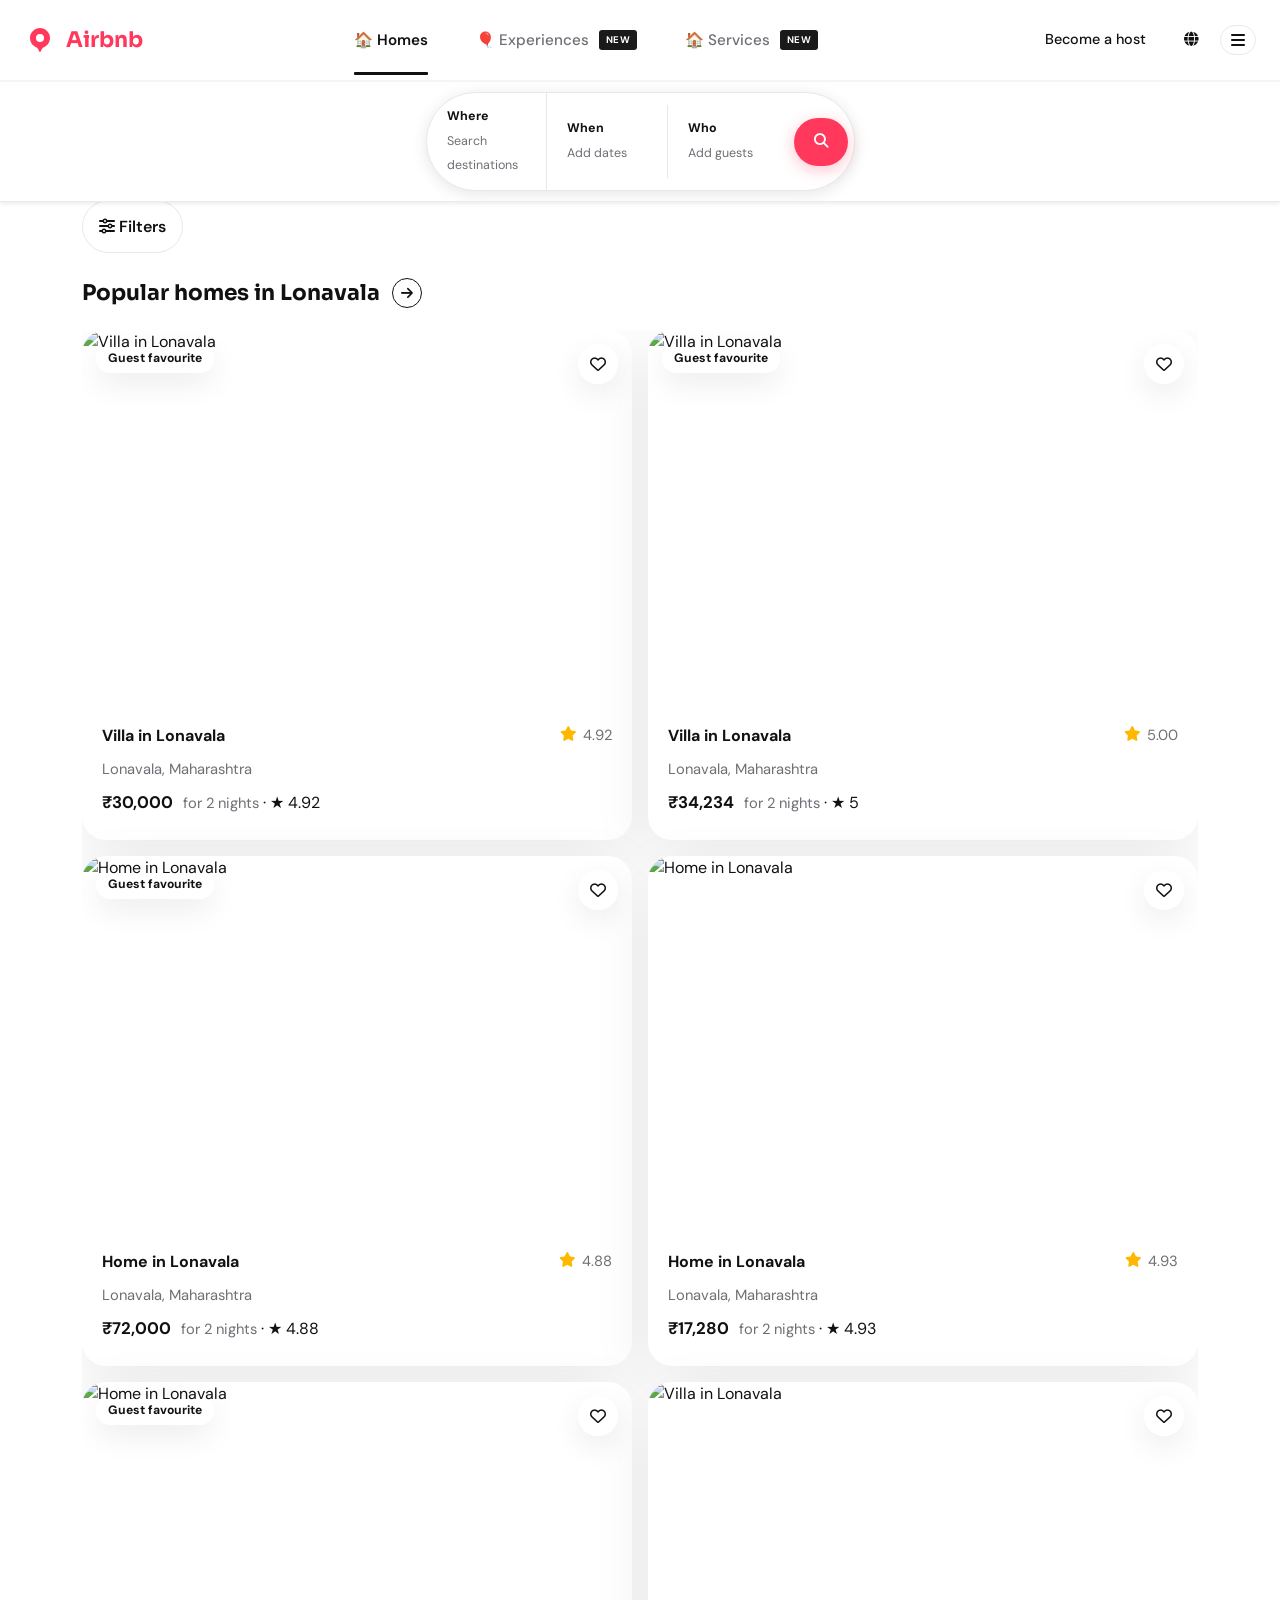
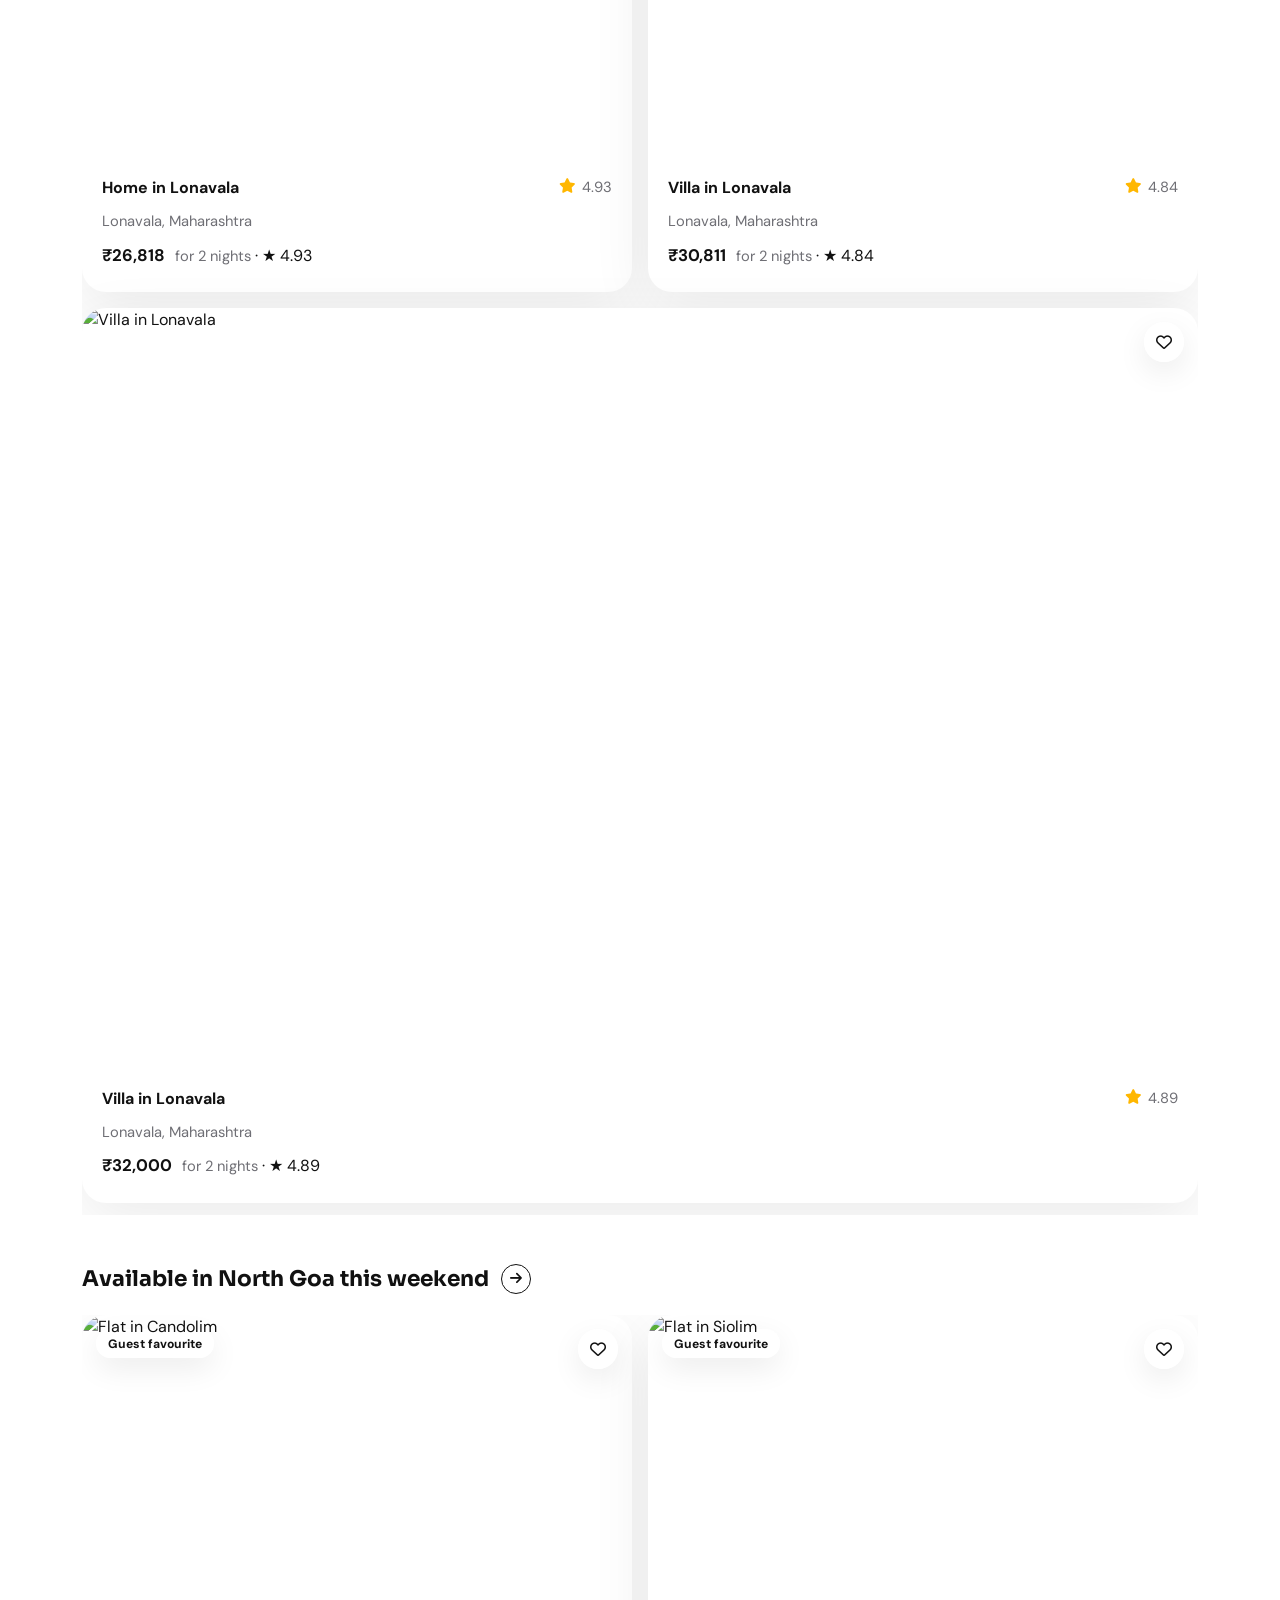
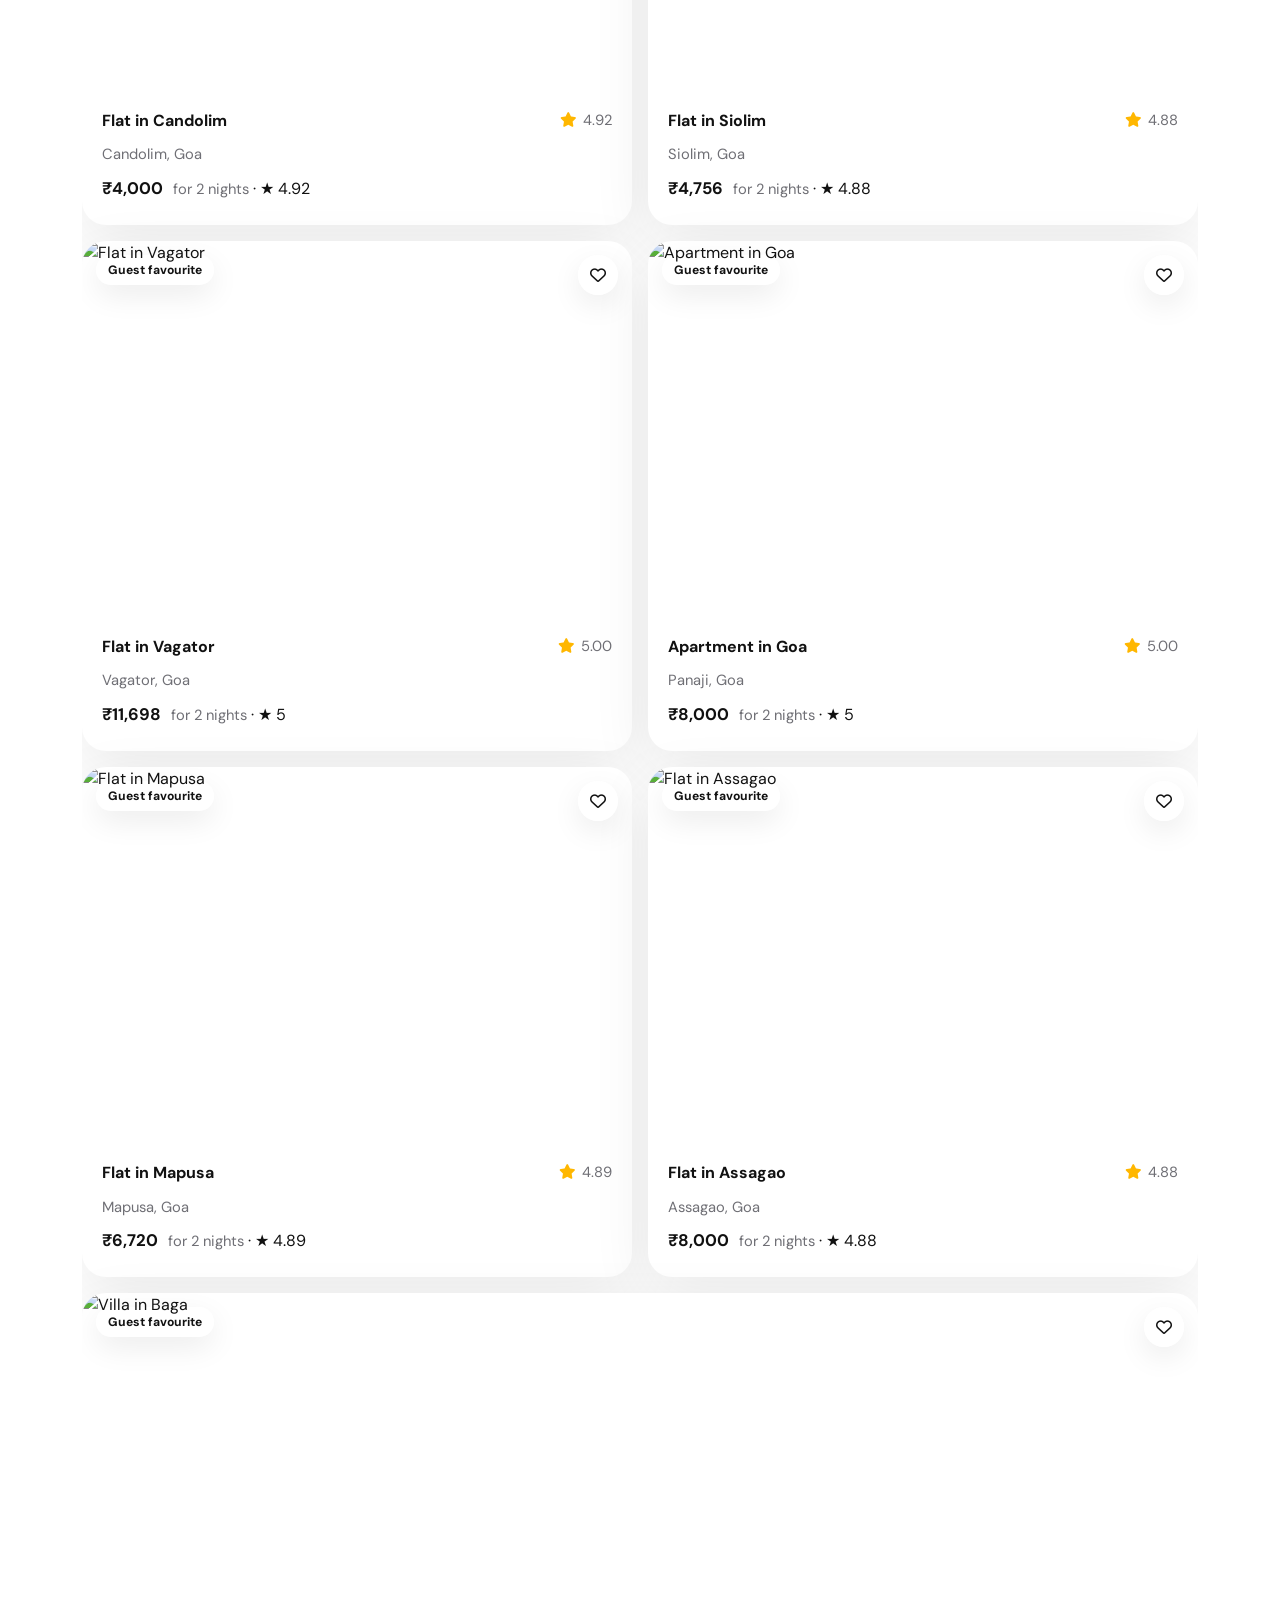
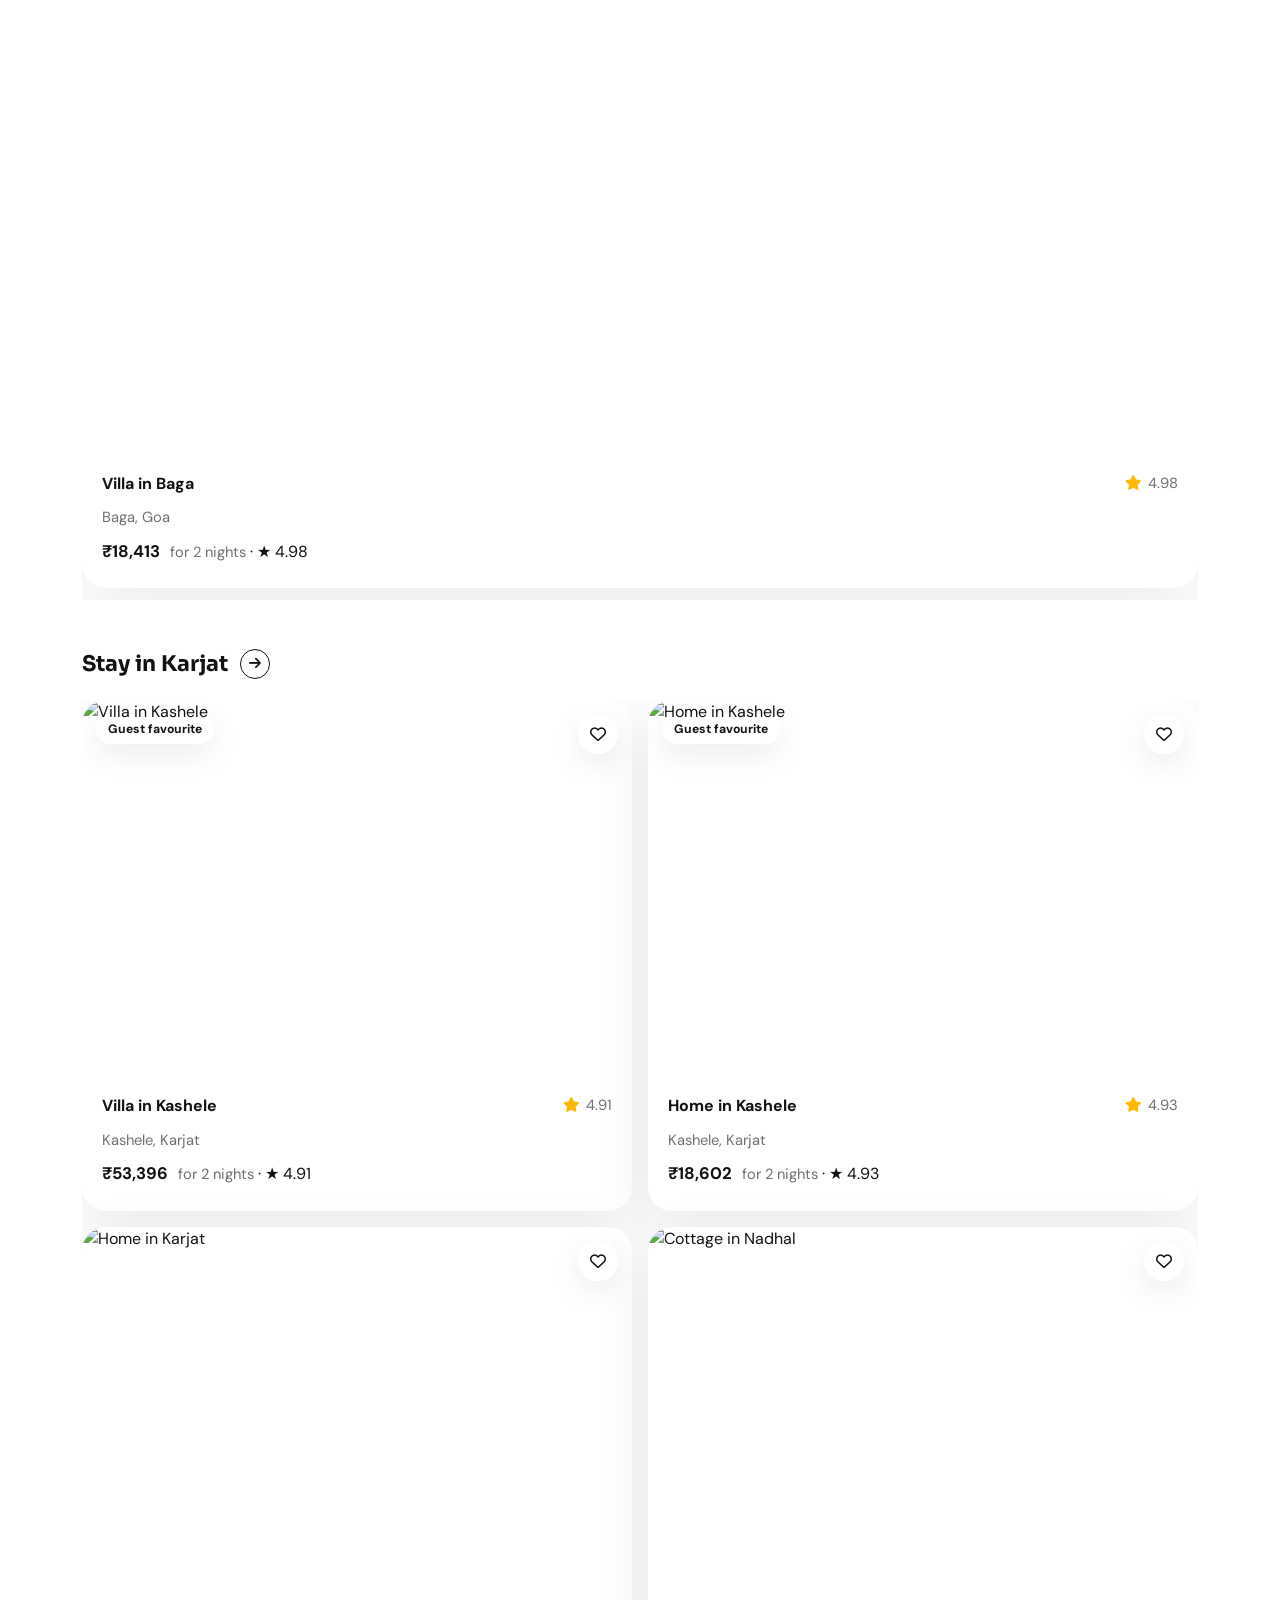
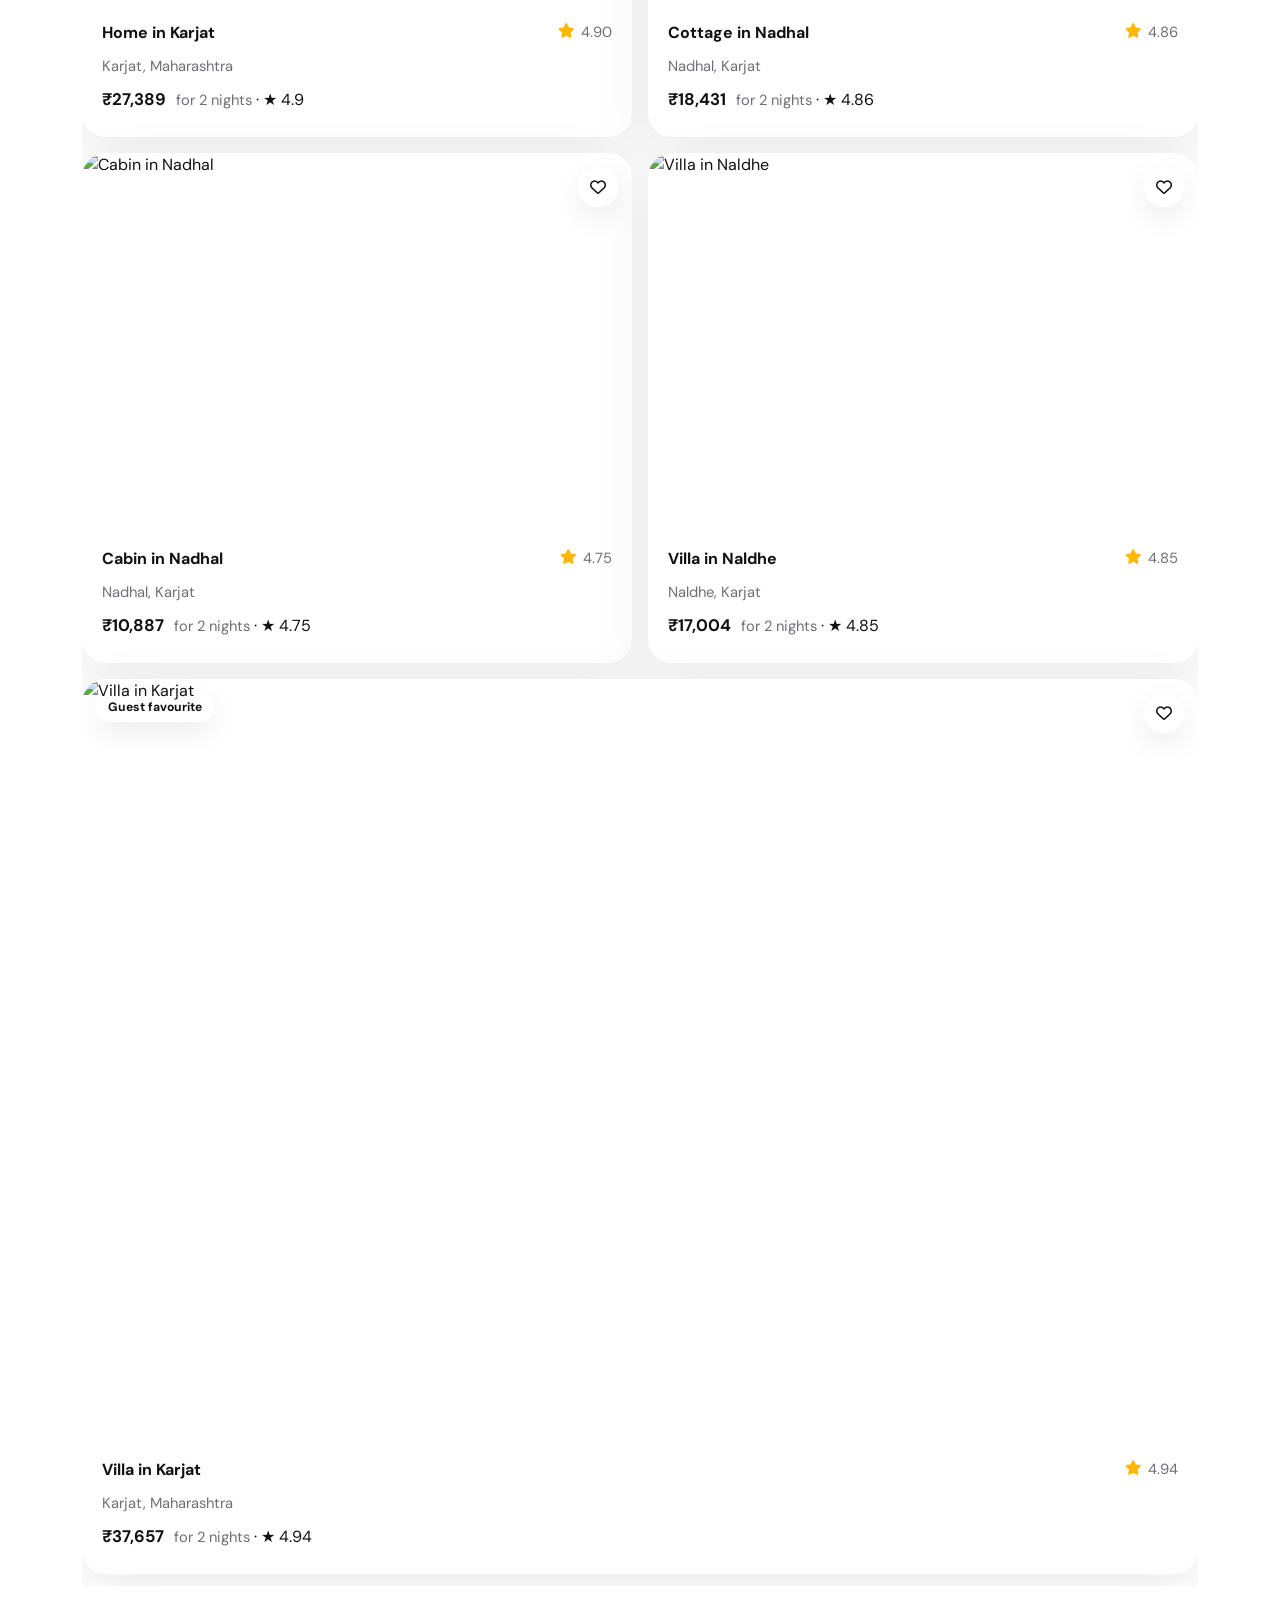
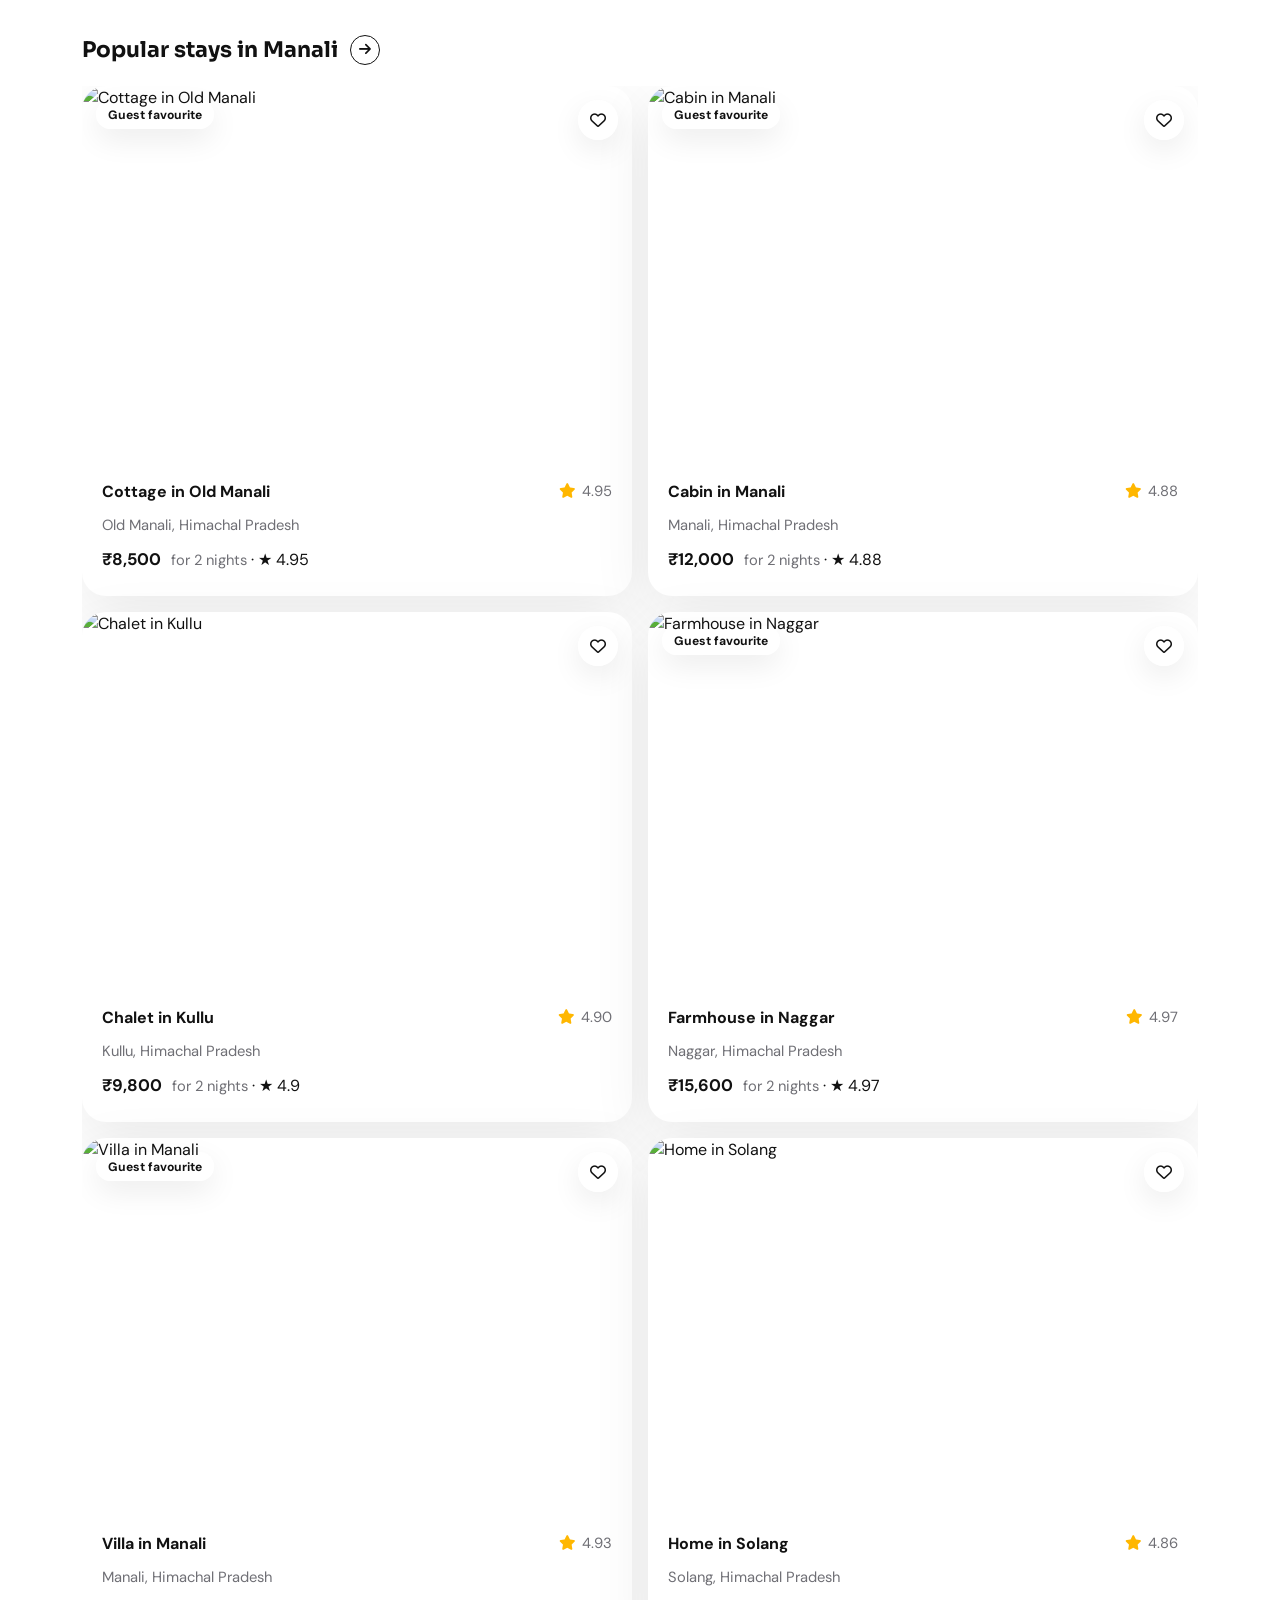
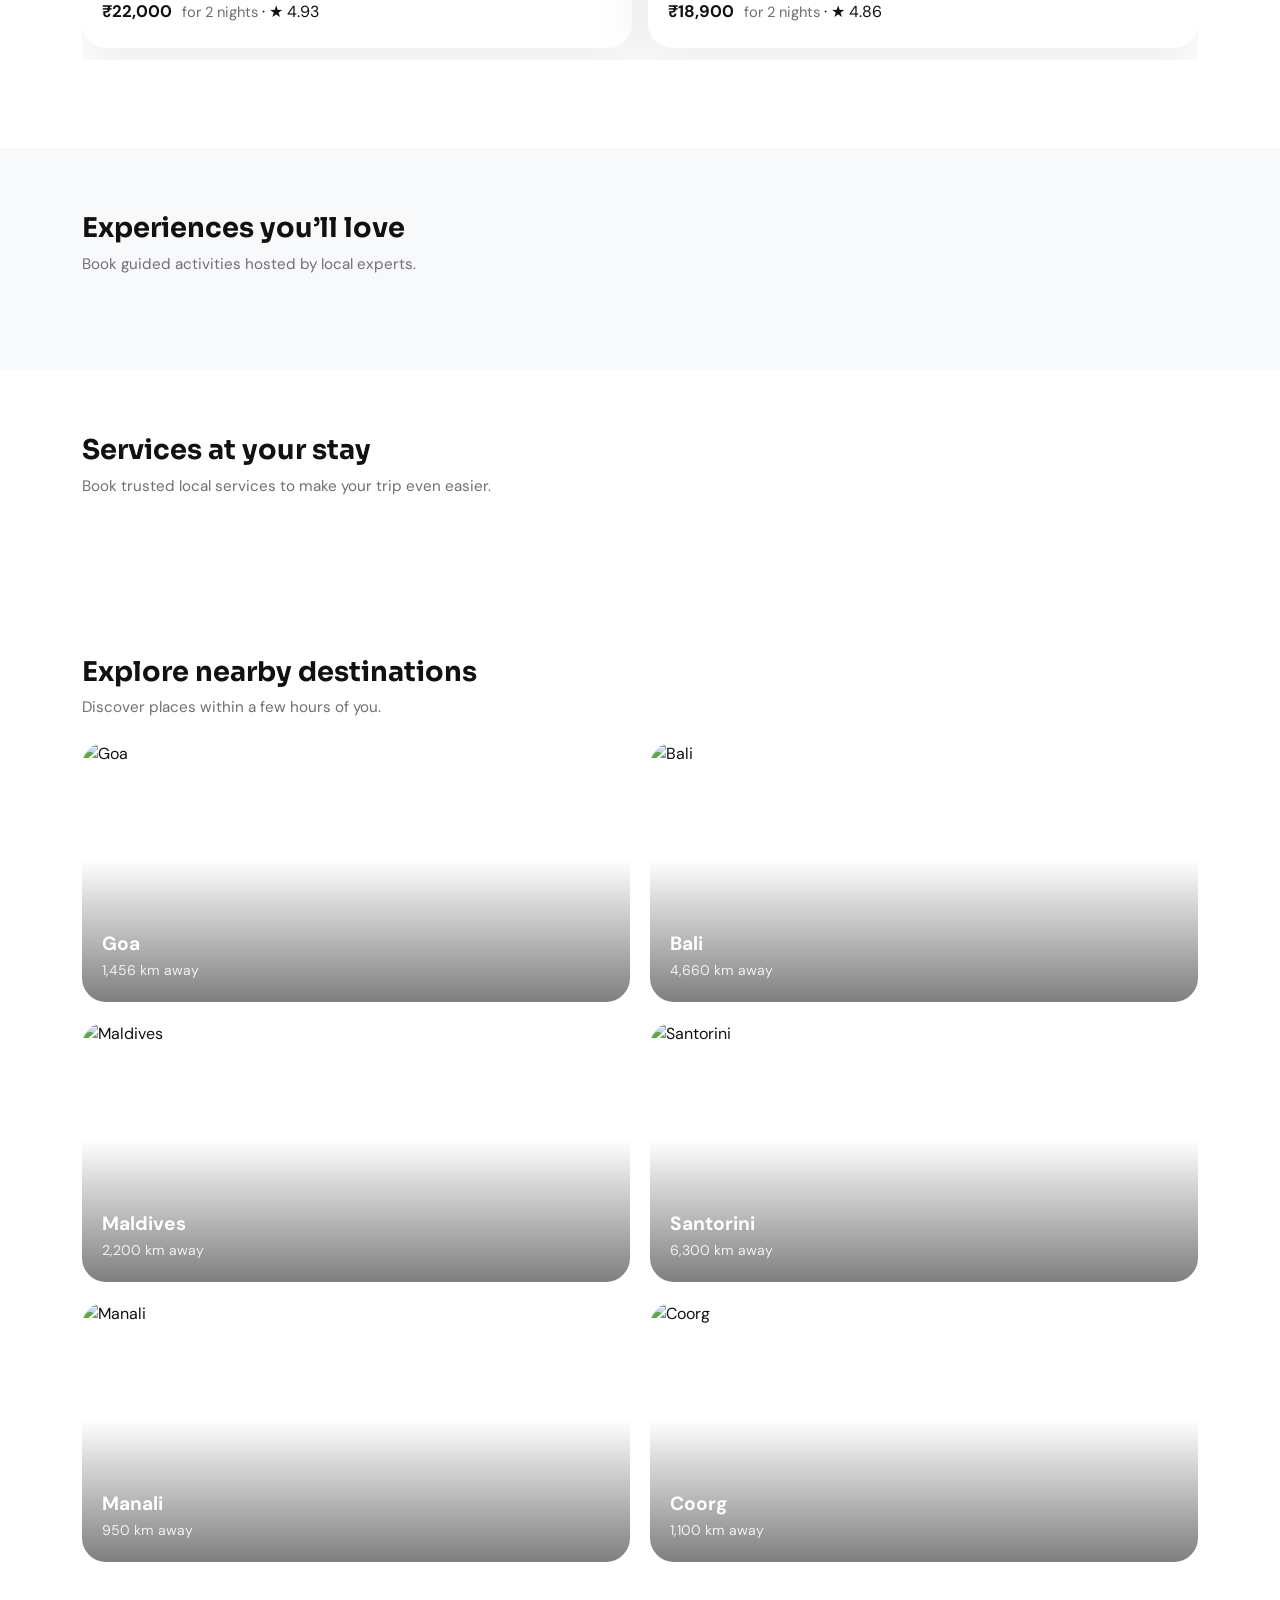
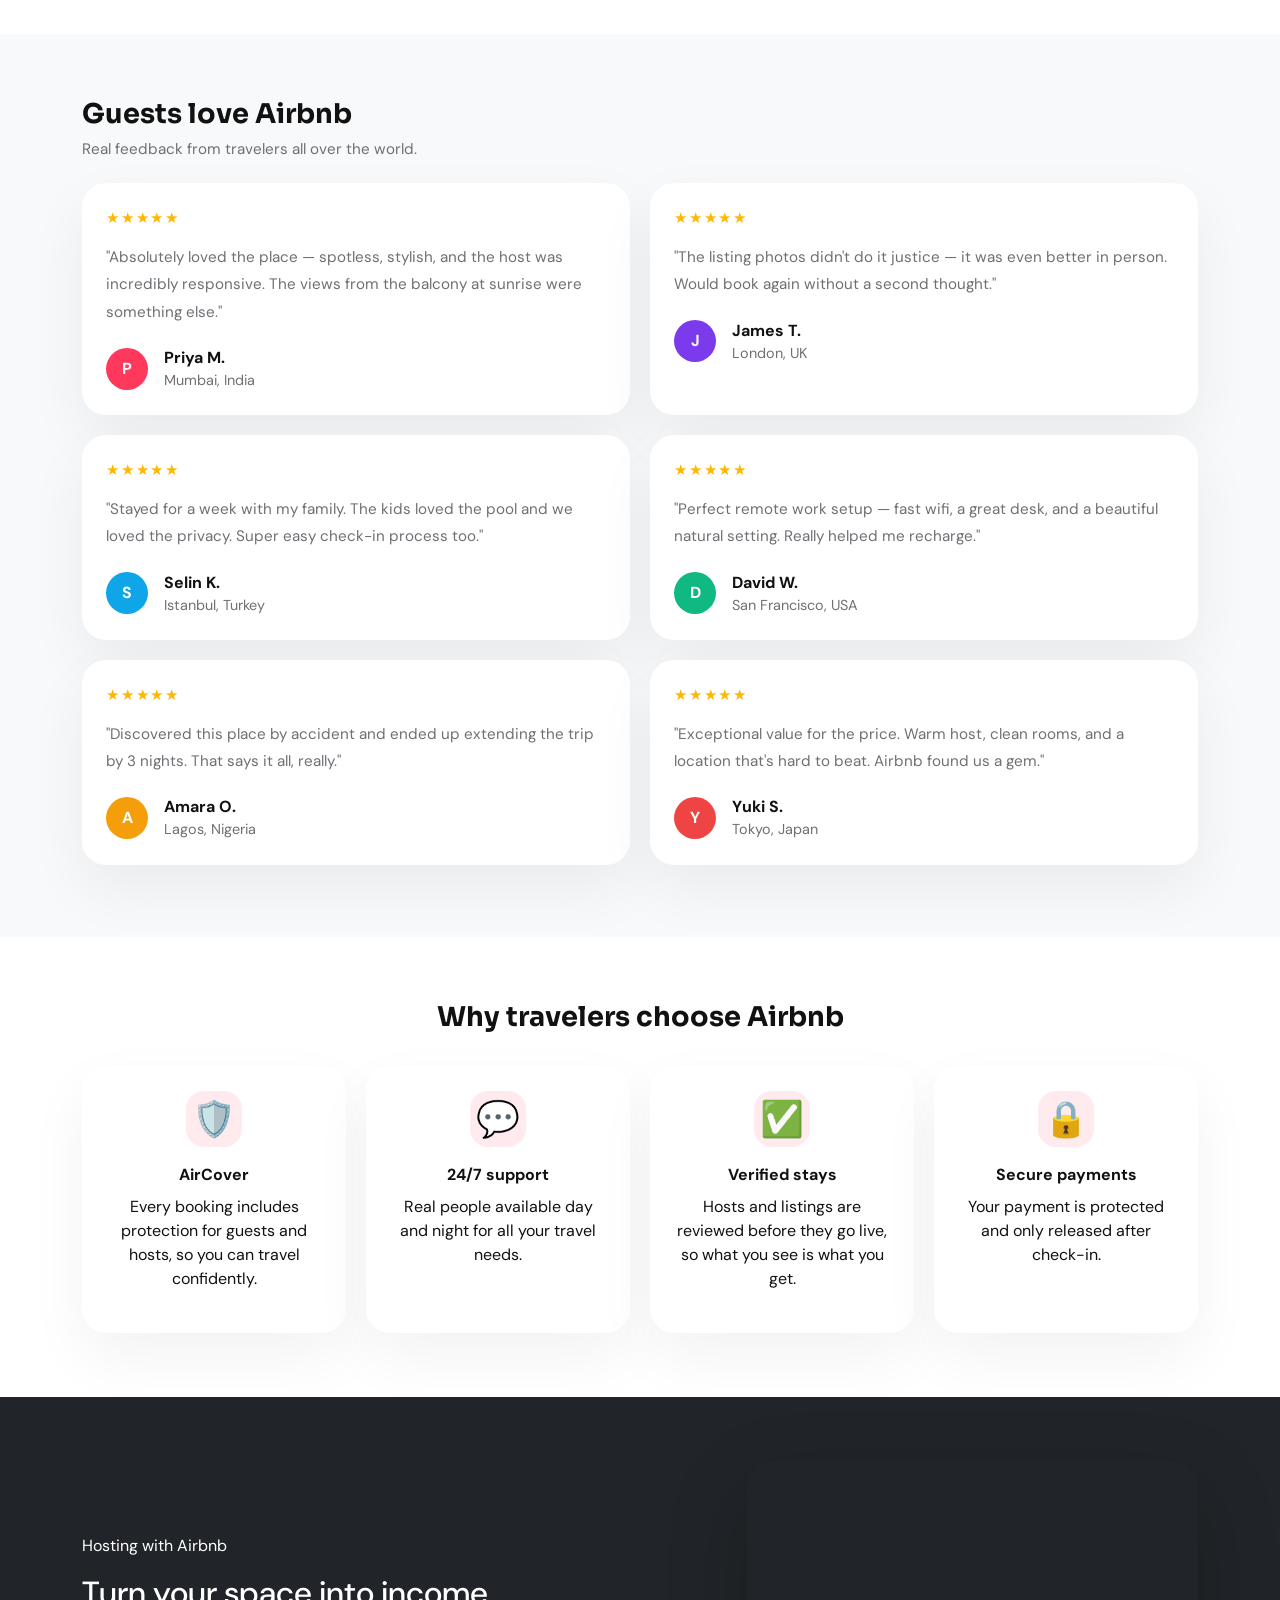
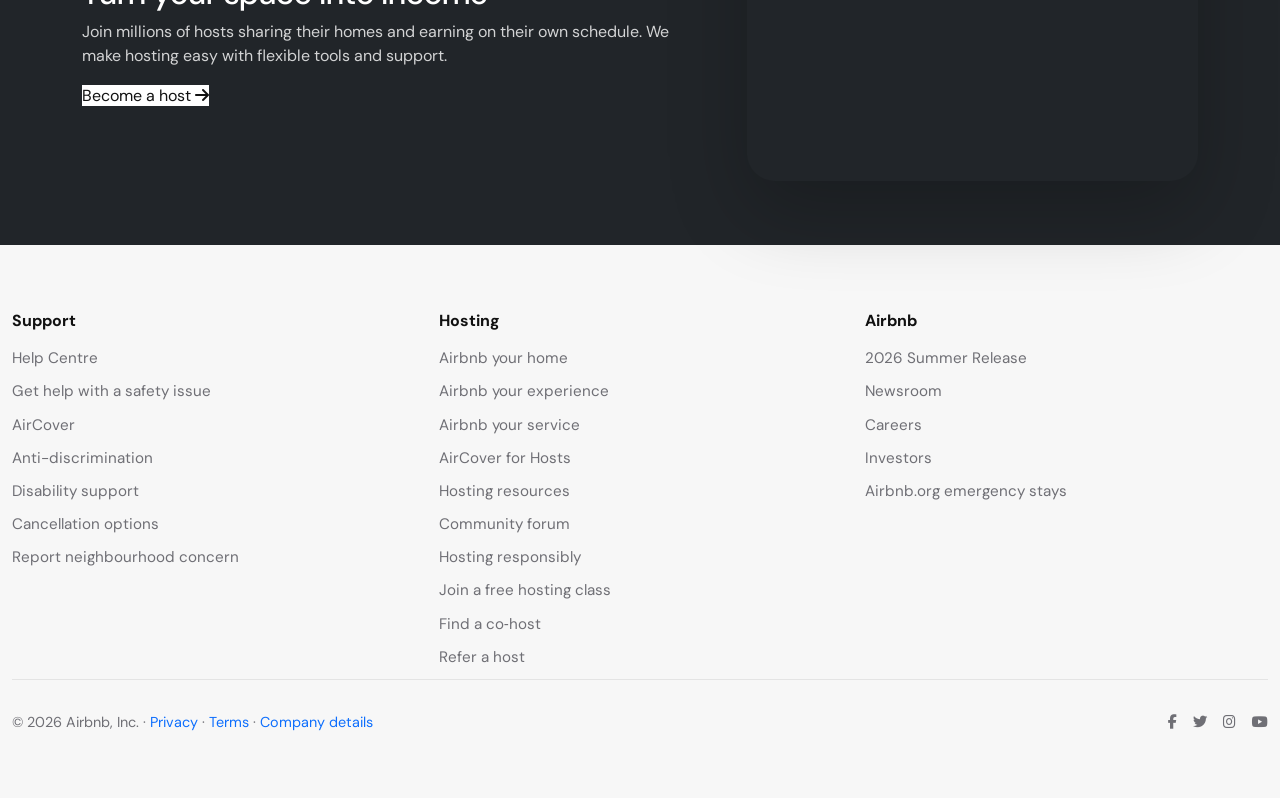
==== index.html @ 03b05dbf "Add files via upload" ====
<!DOCTYPE html>
<html lang="en">

<head>
  <meta charset="UTF-8">
  <meta name="viewport" content="width=device-width, initial-scale=1.0">
  <title>Airbnb | Holiday rentals, cabins, beach houses & more</title>
  <link href="https://cdn.jsdelivr.net/npm/bootstrap@5.3.0/dist/css/bootstrap.min.css" rel="stylesheet">
  <link href="https://fonts.googleapis.com/css2?family=Sora:wght@400;500;600;700&family=DM+Sans:ital,wght@0,300;0,400;0,500;1,400&display=swap" rel="stylesheet">
  <link href="https://cdnjs.cloudflare.com/ajax/libs/font-awesome/6.4.0/css/all.min.css" rel="stylesheet">
  <link rel="stylesheet" href="style.css">
</head>

<body>
  <nav class="main-nav shadow-sm">
    <!-- Top row: Logo, Tabs/Search, Profile -->
    <div class="nav-top">
      <div class="nav-inner">
        <a class="brand-logo" href="index.html">
          <svg viewBox="0 0 32 32" fill="none" xmlns="http://www.w3.org/2000/svg">
            <path
              d="M16 4C10.477 4 6 8.477 6 14c0 4.418 2.865 8.169 6.857 9.498C14.143 24.428 15.06 28 16 28s1.857-3.572 3.143-4.502C23.135 22.169 26 18.418 26 14c0-5.523-4.477-10-10-10z"
              fill="var(--primary)" />
            <circle cx="16" cy="14" r="4" fill="#fff" />
          </svg>
          <span>Airbnb</span>
        </a>
        <!-- Tabs in center (hidden on scroll) -->
        <div class="header-tabs">
          <a href="index.html" class="tab-btn active">🏠 Homes</a>
          <a href="experiences.html" class="tab-btn">🎈 Experiences <span class="tab-badge">NEW</span></a>
          <a href="services.html" class="tab-btn">🏠 Services <span class="tab-badge">NEW</span></a>
        </div>
        <!-- Compact search (shown on scroll) -->
        <div class="nav-compact-search" id="navCompactSearch">
          <span class="cs-seg">Anywhere</span>
          <div class="cs-divider"></div>
          <span class="cs-seg">Anytime</span>
          <div class="cs-divider"></div>
          <span class="cs-seg">Add guests</span>
          <button class="cs-icon" aria-label="Search"><i class="fas fa-search"></i></button>
        </div>
        <!-- Profile section on right -->
        <div class="nav-links">
          <button type="button">Become a host</button>
          <button type="button" aria-label="Choose a language and currency"><i class="fas fa-globe"></i></button>
          <div class="nav-profile" id="profileDropTrigger">
            <span class="hamburger-icon"><i class="fas fa-bars"></i></span>
            <div class="profile-dropdown" id="profileDropdown">
              <a class="pd-item" href="#"><i class="fas fa-question-circle" style="color:#888;width:18px;"></i> Help
                Centre</a>
              <div class="pd-divider"></div>
              <a class="pd-item" href="#">Refer a host</a>
              <a class="pd-item" href="#">Find a co-host</a>
              <div class="pd-divider"></div>
              <a class="pd-item pd-bold" href="#">Log in or sign up</a>
            </div>
          </div>
        </div>
      </div>
    </div>
    <!-- Search bar row (hidden on scroll) -->
    <div class="nav-search">
      <div class="nav-inner search-inner">
        <div class="search-pill" id="navSearchPill">
          <div class="search-seg"><strong>Where</strong><span>Search destinations</span></div>
          <div class="search-seg"><strong>When</strong><span>Add dates</span></div>
          <div class="search-seg"><strong>Who</strong><span>Add guests</span></div>
          <button class="search-action"><i class="fas fa-search"></i></button>
        </div>
      </div>
    </div>
  </nav>
  <section class="listings-section" id="listingsSection">
    <div class="container">
      <div class="filter-strip">
        <button class="filter-btn" id="filtersBtn">
          <i class="fas fa-sliders-h"></i> Filters
        </button>
      </div>
      <div id="listingGroupsContainer"></div>
    </div>
  </section>
  <section class="experience-section bg-light">
    <div class="container">
      <h2 class="section-title">Experiences you’ll love</h2>
      <p class="section-sub">Book guided activities hosted by local experts.</p>
      <div class="scroll-section-wrapper">
        <button class="h-scroll-btn scroll-left hidden-btn" data-target="expGrid"><i
            class="fas fa-chevron-left"></i></button>
        <div class="exp-grid" id="expGrid"></div>
        <button class="h-scroll-btn scroll-right" data-target="expGrid"><i class="fas fa-chevron-right"></i></button>
      </div>
    </div>
  </section>
  <section class="experience-section" id="servicesSection">
    <div class="container">
      <h2 class="section-title">Services at your stay</h2>
      <p class="section-sub">Book trusted local services to make your trip even easier.</p>
      <div class="scroll-section-wrapper">
        <button class="h-scroll-btn scroll-left hidden-btn" data-target="svcGrid"><i class="fas fa-chevron-left"></i></button>
        <div class="exp-grid" id="svcGrid"></div>
        <button class="h-scroll-btn scroll-right" data-target="svcGrid"><i class="fas fa-chevron-right"></i></button>
      </div>
    </div>
  </section>
  <section class="dest-section">
    <div class="container">
      <h2 class="section-title">Explore nearby destinations</h2>
      <p class="section-sub">Discover places within a few hours of you.</p>
      <div class="scroll-section-wrapper">
        <button class="h-scroll-btn scroll-left hidden-btn" data-target="destGrid"><i
            class="fas fa-chevron-left"></i></button>
        <div class="dest-grid" id="destGrid"></div>
        <button class="h-scroll-btn scroll-right" data-target="destGrid"><i class="fas fa-chevron-right"></i></button>
      </div>
    </div>
  </section>
  <section class="reviews-section bg-light">
    <div class="container">
      <h2 class="section-title">Guests love Airbnb</h2>
      <p class="section-sub">Real feedback from travelers all over the world.</p>
      <div class="scroll-section-wrapper">
        <button class="h-scroll-btn scroll-left hidden-btn" data-target="revGrid"><i
            class="fas fa-chevron-left"></i></button>
        <div class="rev-grid" id="revGrid"></div>
        <button class="h-scroll-btn scroll-right" data-target="revGrid"><i class="fas fa-chevron-right"></i></button>
      </div>
    </div>
  </section>
  <section class="trust-section">
    <div class="container">
      <h2 class="section-title text-center">Why travelers choose Airbnb</h2>
      <div class="trust-grid">
        <div class="trust-item">
          <div class="trust-icon">🛡️</div>
          <div class="trust-title">AirCover</div>
          <p class="trust-desc">Every booking includes protection for guests and hosts, so you can travel confidently.
          </p>
        </div>
        <div class="trust-item">
          <div class="trust-icon">💬</div>
          <div class="trust-title">24/7 support</div>
          <p class="trust-desc">Real people available day and night for all your travel needs.</p>
        </div>
        <div class="trust-item">
          <div class="trust-icon">✅</div>
          <div class="trust-title">Verified stays</div>
          <p class="trust-desc">Hosts and listings are reviewed before they go live, so what you see is what you get.
          </p>
        </div>
        <div class="trust-item">
          <div class="trust-icon">🔒</div>
          <div class="trust-title">Secure payments</div>
          <p class="trust-desc">Your payment is protected and only released after check-in.</p>
        </div>
      </div>
    </div>
  </section>
  <section class="host-banner bg-dark text-white">
    <div class="container">
      <div class="row align-items-center gy-4">
        <div class="col-lg-7">
          <p class="hero-eyebrow text-white">Hosting with Airbnb</p>
          <h2 class="hero-headline" style="color:#fff;">Turn your space into income</h2>
          <p class="hero-text" style="color:rgba(255,255,255,.8);max-width:620px;">Join millions of hosts sharing their
            homes and earning on their own schedule. We make hosting easy with flexible tools and support.</p>
          <a href="#" class="hero-cta" style="background:#fff;color:var(--text-main);">Become a host <i
              class="fas fa-arrow-right"></i></a>
        </div>
        <div class="col-lg-5">
          <div class="host-card"
            style="background:url('https://images.unsplash.com/photo-1522708323590-d24dbb6b0267?w=900&h=600&fit=crop') center/cover;min-height:320px;border-radius:28px;box-shadow:0 30px 80px rgba(0,0,0,.22);">
          </div>
        </div>
      </div>
    </div>
  </section>
  <footer class="footer">
    <div class="container footer-inner">
      <div class="footer-grid">
        <div>
          <div class="footer-col-title">Support</div>
          <a href="#" class="footer-link">Help Centre</a>
          <a href="#" class="footer-link">Get help with a safety issue</a>
          <a href="#" class="footer-link">AirCover</a>
          <a href="#" class="footer-link">Anti-discrimination</a>
          <a href="#" class="footer-link">Disability support</a>
          <a href="#" class="footer-link">Cancellation options</a>
          <a href="#" class="footer-link">Report neighbourhood concern</a>
        </div>
        <div>
          <div class="footer-col-title">Hosting</div>
          <a href="#" class="footer-link">Airbnb your home</a>
          <a href="#" class="footer-link">Airbnb your experience</a>
          <a href="#" class="footer-link">Airbnb your service</a>
          <a href="#" class="footer-link">AirCover for Hosts</a>
          <a href="#" class="footer-link">Hosting resources</a>
          <a href="#" class="footer-link">Community forum</a>
          <a href="#" class="footer-link">Hosting responsibly</a>
          <a href="#" class="footer-link">Join a free hosting class</a>
          <a href="#" class="footer-link">Find a co‑host</a>
          <a href="#" class="footer-link">Refer a host</a>
        </div>
        <div>
          <div class="footer-col-title">Airbnb</div>
          <a href="#" class="footer-link">2026 Summer Release</a>
          <a href="#" class="footer-link">Newsroom</a>
          <a href="#" class="footer-link">Careers</a>
          <a href="#" class="footer-link">Investors</a>
          <a href="#" class="footer-link">Airbnb.org emergency stays</a>
        </div>
      </div>
      <div class="footer-bottom">
        <div>© 2026 Airbnb, Inc. · <a href="#">Privacy</a> · <a href="#">Terms</a> · <a href="#">Company details</a>
        </div>
        <div class="footer-social">
          <a href="#"><i class="fab fa-facebook-f"></i></a>
          <a href="#"><i class="fab fa-twitter"></i></a>
          <a href="#"><i class="fab fa-instagram"></i></a>
          <a href="#"><i class="fab fa-youtube"></i></a>
        </div>
      </div>
    </div>
  </footer>
  <button class="scroll-up" id="scrollUp"><i class="fas fa-arrow-up"></i></button>
  <div class="toast-stack" id="toastStack"></div>
  <div class="modal-overlay" id="searchModal">
    <div class="modal-box">
      <div class="modal-header">
        <div class="modal-title">Find your perfect stay</div>
        <button class="modal-close" id="closeSearch"><i class="fas fa-times"></i></button>
      </div>
      <div class="modal-body">
        <div class="form-group"><label>Where</label><input type="text" placeholder="Anywhere" id="modalWhere"></div>
        <div class="row g-3">
          <div class="col-md-6 form-group"><label>Check in</label><input type="date" id="modalCheckin"></div>
          <div class="col-md-6 form-group"><label>Check out</label><input type="date" id="modalCheckout"></div>
        </div>
        <div class="row g-3">
          <div class="col-md-6 form-group"><label>Adults</label>
            <select id="modalAdults">
              <option>1</option>
              <option>2</option>
              <option>3</option>
              <option>4</option>
              <option>5+</option>
            </select></div>
          <div class="col-md-6 form-group"><label>Children</label>
            <select id="modalChildren">
              <option>0</option>
              <option>1</option>
              <option>2</option>
              <option>3</option>
              <option>4+</option>
            </select></div>
        </div>
        <button class="modal-submit" id="doSearchModal">Search</button>
      </div>
    </div>
  </div>
  <div class="modal-overlay" id="filterModal">
    <div class="modal-box">
      <div class="modal-header">
        <div class="modal-title">Filters</div>
        <button class="modal-close" id="closeFilter"><i class="fas fa-times"></i></button>
      </div>
      <div class="modal-body">
        <div class="form-group"><label>Price range (per night)</label>
          <div class="d-flex gap-2 flex-wrap"><input type="number" placeholder="Min ₹" id="minPrice"
              style="flex:1;"><input type="number" placeholder="Max ₹" id="maxPrice" style="flex:1;"></div>
        </div>
        <div class="form-group"><label>Minimum rating</label>
          <select id="minRating">
            <option value="">Any</option>
            <option value="4.5">4.5+</option>
            <option value="4.7">4.7+</option>
            <option value="4.9">4.9+</option>
          </select>
        </div>
        <button class="modal-submit" id="applyFilter">Apply filters</button>
        <button class="btn btn-outline-secondary w-100 mt-3" id="clearFilter">Clear all</button>
      </div>
    </div>
  </div>

  <script src="https://code.jquery.com/jquery-3.7.0.min.js"></script>
  <script src="https://cdn.jsdelivr.net/npm/bootstrap@5.3.0/dist/js/bootstrap.bundle.min.js"></script>
  <script src="app.js"></script>
</body>

</html>
---- style.css ----
:root {
      --primary: #ff385c;
      --primary-dark: #e41d4a;
      --text-main: #111;
      --text-muted: #6f6f75;
      --border: #e8e8e8;
      --card-shadow: 0 14px 40px rgba(17, 17, 17, .08);
    }

    * {
      box-sizing: border-box;
    }

    html {
      scroll-behavior: smooth;
    }

    body {
      font-family: 'DM Sans', sans-serif;
      color: var(--text-main);
      background: #fff;
      padding-top: 0;
    }

    .listings-section {
      padding: 2.5rem 0;
      padding-top: 200px;
    }

    a {
      text-decoration: none;
    }

    img {
      max-width: 100%;
      display: block;
    }

    button,
    input,
    select {
      font: inherit;
    }

    /* ── NAVBAR ── */
    .main-nav {
      position: fixed;
      top: 0;
      left: 0;
      right: 0;
      z-index: 1000;
      background: #fff;
      border-bottom: 1px solid rgba(0, 0, 0, .08);
      transition: all .35s ease;
    }

    .nav-top {
      min-height: 80px;
      display: flex;
      align-items: center;
      justify-content: space-between;
      gap: 24px;
      padding: 0 24px;
      background: #fff;
      border-bottom: 1px solid rgba(0, 0, 0, .04);
      transition: opacity .35s ease, max-height .35s ease, padding .35s ease;
      opacity: 1;
      max-height: 100px;
      overflow: hidden;
    }

    .main-nav.scrolled .nav-top {
      opacity: 0;
      max-height: 0;
      padding: 0 24px;
      pointer-events: none;
      border-bottom: none;
    }

    .nav-top .nav-inner {
      display: flex;
      align-items: center;
      justify-content: space-between;
      width: 100%;
      gap: 24px;
      min-height: 80px;
      padding: 0;
      margin: 0;
      max-width: none;
    }

    .nav-search {
      min-height: 100px;
      display: flex;
      align-items: center;
      justify-content: center;
      padding: 16px 24px;
      border-top: 1px solid rgba(0, 0, 0, .04);
      opacity: 1;
      max-height: 120px;
      overflow: hidden;
      transition: opacity .35s ease, max-height .35s ease, padding .35s ease;
      background: #fff;
    }

    .nav-search.search-inner {
      display: flex;
      align-items: center;
      justify-content: center;
      width: 100%;
      max-width: 1400px;
      margin: 0 auto;
      padding: 16px 24px;
    }

    .main-nav.scrolled .nav-search {
      opacity: 0;
      max-height: 0;
      padding: 0 24px;
      pointer-events: none;
      border-top: none;
    }

    /* Compact search pill - shown on scroll */
    .nav-compact-search {
      flex: 1;
      max-width: 500px;
      background: #fff;
      border: 1px solid #e0e0e0;
      border-radius: 999px;
      display: none;
      align-items: center;
      box-shadow: 0 2px 10px rgba(0, 0, 0, .12);
      cursor: pointer;
      padding: 8px 8px 8px 18px;
      gap: 0;
      transition: box-shadow .2s, opacity .35s ease, max-width .35s ease;
      opacity: 0;
      max-width: 0;
    }

    .nav-compact-search:hover {
      box-shadow: 0 4px 18px rgba(0, 0, 0, .16);
    }

    .main-nav.scrolled .nav-compact-search {
      display: flex;
      opacity: 1;
      max-width: 500px;
    }

    .nav-compact-search .cs-seg {
      flex: 1;
      font-size: .85rem;
      color: var(--text-main);
      font-weight: 600;
      white-space: nowrap;
      padding: 0 10px;
    }

    .nav-compact-search .cs-divider {
      width: 1px;
      height: 20px;
      background: #e0e0e0;
      flex-shrink: 0;
    }

    .nav-compact-search .cs-icon {
      width: 34px;
      height: 34px;
      border-radius: 50%;
      background: var(--primary);
      color: #fff;
      border: none;
      display: flex;
      align-items: center;
      justify-content: center;
      flex-shrink: 0;
      margin-left: 8px;
      cursor: pointer;
      font-size: .85rem;
    }

    .brand-logo {
      display: flex;
      align-items: center;
      gap: 10px;
      font-family: 'Sora', sans-serif;
      font-weight: 700;
      font-size: 1.35rem;
      color: var(--primary);
      flex-shrink: 0;
      text-decoration: none;
    }

    .brand-logo svg {
      width: 32px;
      height: 32px;
    }

    /* Tabs */
    .header-tabs {
      display: flex;
      justify-content: center;
      align-items: center;
      gap: 3rem;
      margin: 0;
      padding: 0;
      flex: 1;
    }

    .tab-btn {
      border: none;
      background: transparent;
      color: var(--text-muted);
      padding: 8px 0;
      cursor: pointer;
      transition: color .2s;
      font-weight: 500;
      font-size: .95rem;
      position: relative;
      display: flex;
      align-items: center;
      gap: 8px;
      white-space: nowrap;
      text-decoration: none;
    }

    .tab-btn i {
      font-size: 1.2rem;
    }

    .tab-btn:hover {
      color: var(--text-main);
    }

    .tab-btn.active {
      color: var(--text-main);
      font-weight: 600;
    }

    .tab-btn.active::after {
      content: '';
      position: absolute;
      bottom: -16px;
      left: 0;
      right: 0;
      height: 3px;
      background: var(--text-main);
      border-radius: 1px;
    }

    .tab-badge {
      background: #1a1a1a;
      color: #fff;
      font-size: .60rem;
      font-weight: 700;
      padding: .2rem .45rem;
      border-radius: 3px;
      text-transform: uppercase;
      letter-spacing: .3px;
      margin-left: 2px;
    }

    .nav-links {
      display: flex;
      align-items: center;
      gap: 6px;
      flex-shrink: 0;
    }

    .nav-links button {
      border: none;
      background: transparent;
      color: var(--text-main);
      padding: .7rem 1rem;
      border-radius: 999px;
      cursor: pointer;
      transition: background .2s;
      font-size: .9rem;
      font-weight: 500;
      white-space: nowrap;
    }

    .nav-links button:hover {
      background: #f5f5f5;
    }

    .nav-profile {
      display: flex;
      align-items: center;
      gap: 10px;
      border: 1px solid #e8e8e8;
      border-radius: 999px;
      padding: 6px 10px;
      cursor: pointer;
      transition: box-shadow .2s, border-color .2s;
      position: relative;
    }

    .nav-profile:hover {
      box-shadow: 0 2px 8px rgba(0, 0, 0, .1);
      border-color: #d0d0d0;
    }

    .hamburger-icon {
      display: flex;
      align-items: center;
      justify-content: center;
      font-size: 1rem;
      color: var(--text-main);
    }

    .profile-dropdown {
      position: absolute;
      top: 100%;
      right: 0;
      background: #fff;
      border: 1px solid #e8e8e8;
      border-radius: 12px;
      box-shadow: 0 8px 24px rgba(0, 0, 0, .12);
      min-width: 240px;
      margin-top: 12px;
      display: none;
      flex-direction: column;
      z-index: 1001;
      overflow: hidden;
    }

    .nav-profile.active .profile-dropdown {
      display: flex;
    }

    .pd-item {
      padding: 12px 16px;
      color: var(--text-main);
      text-decoration: none;
      font-size: .9rem;
      transition: background .2s;
      display: flex;
      align-items: center;
      gap: 10px;
    }

    .pd-item:hover {
      background: #f5f5f5;
    }

    .pd-item.pd-bold {
      font-weight: 600;
    }

    .pd-divider {
      height: 1px;
      background: #e8e8e8;
      margin: 4px 0;
    }

    /* Full search bar */
    .search-pill {
      background: #fff;
      border-radius: 999px;
      border: 1px solid #e8e8e8;
      display: flex;
      align-items: center;
      gap: 0;
      box-shadow: 0 3px 16px rgba(0, 0, 0, .1);
      padding: 0;
      overflow: visible;
      max-width: 1200px;
      width: 100%;
    }

    .search-seg {
      flex: 1;
      min-width: 0;
      padding: 14px 20px;
      border: none;
      background: transparent;
      border-right: 1px solid #e8e8e8;
      cursor: pointer;
      transition: background .2s;
      border-radius: 0;
      text-align: left;
    }

    .search-seg:hover {
      background: #f5f5f5;
    }

    .search-seg:last-of-type {
      border-right: none;
    }

    .search-seg strong {
      display: block;
      font-size: .78rem;
      font-weight: 700;
      color: var(--text-main);
      margin-bottom: .2rem;
    }

    .search-seg span {
      font-size: .78rem;
      color: var(--text-muted);
    }

    .search-action {
      min-width: auto;
      width: auto;
      height: 48px;
      border-radius: 999px;
      background: var(--primary);
      border: none;
      color: #fff;
      font-weight: 700;
      display: flex;
      align-items: center;
      justify-content: center;
      gap: 8px;
      padding: 0 20px;
      box-shadow: 0 4px 16px rgba(255, 56, 92, .3);
      margin: 6px;
      cursor: pointer;
      font-size: .9rem;
      transition: background .2s, transform .15s;
    }

    .search-action:hover {
      background: var(--primary-dark);
      transform: scale(1.03);
    }

    /* ── HORIZONTAL SCROLL WRAPPERS ── */
    .scroll-section-wrapper {
      position: relative;
    }

    .h-scroll-btn {
      position: absolute;
      top: 50%;
      transform: translateY(-50%);
      width: 38px;
      height: 38px;
      border-radius: 50%;
      background: #fff;
      border: 1px solid #e0e0e0;
      color: var(--text-main);
      display: flex;
      align-items: center;
      justify-content: center;
      cursor: pointer;
      z-index: 10;
      box-shadow: 0 2px 10px rgba(0, 0, 0, .15);
      transition: box-shadow .2s, transform .15s;
      font-size: .85rem;
    }

    .h-scroll-btn:hover {
      box-shadow: 0 4px 18px rgba(0, 0, 0, .2);
      transform: translateY(-50%) scale(1.06);
    }

    .h-scroll-btn.scroll-left {
      left: -18px;
    }

    .h-scroll-btn.scroll-right {
      right: -18px;
    }

    .h-scroll-btn.hidden-btn {
      opacity: 0;
      pointer-events: none;
    }

    .listings-row {
      display: flex;
      gap: 1.5rem;
      overflow-x: auto;
      overflow-y: hidden;
      padding-bottom: 0.75rem;
      scroll-snap-type: x mandatory;
      -webkit-overflow-scrolling: touch;
      flex-wrap: nowrap;
      width: 100%;
      scrollbar-width: none;
      scroll-behavior: smooth;
    }

    .listings-row::-webkit-scrollbar {
      display: none;
    }

    .hero-section {
      display: none;
    }

    .hero-media {
      display: none;
    }

    .hero-card {
      display: none;
    }

    .hero-copy {
      display: none;
    }

    .hero-actions {
      display: none;
    }

    .section-title {
      font-family: 'Sora', sans-serif;
      font-size: 1.7rem;
      font-weight: 700;
      margin-bottom: .5rem;
      color: var(--text-main);
    }

    .section-sub {
      color: var(--text-muted);
      margin-bottom: 1.4rem;
      font-size: .95rem;
    }

    .filter-strip {
      display: flex;
      flex-wrap: wrap;
      gap: .75rem;
      align-items: center;
      justify-content: space-between;
      margin-bottom: 1.5rem;
    }

    .filter-btn {
      border: 1px solid #e8e8e8;
      border-radius: 999px;
      padding: .85rem 1rem;
      background: #fff;
      color: var(--text-main);
      font-weight: 600;
      cursor: pointer;
      transition: background .2s, border-color .2s;
    }

    .filter-btn:hover {
      background: #f8f8fb;
      border-color: rgba(0, 0, 0, .12);
    }

    .filter-toggle {
      display: flex;
      align-items: center;
      gap: .75rem;
      font-size: .9rem;
      color: var(--text-muted);
    }

    .toggle-switch {
      position: relative;
      width: 44px;
      height: 24px;
    }

    .toggle-switch input {
      opacity: 0;
      width: 0;
      height: 0;
    }

    .toggle-track {
      position: absolute;
      inset: 0;
      background: #e8e8e8;
      border-radius: 999px;
      transition: background .2s;
    }

    .toggle-thumb {
      position: absolute;
      top: 3px;
      left: 3px;
      width: 18px;
      height: 18px;
      background: #fff;
      border-radius: 50%;
      transition: left .2s;
      box-shadow: 0 2px 8px rgba(0, 0, 0, .12);
    }

    .toggle-switch input:checked+.toggle-track {
      background: var(--primary);
    }

    .toggle-switch input:checked+.toggle-track+.toggle-thumb {
      left: 23px;
    }

    .listing-card {
      border-radius: 24px;
      overflow: hidden;
      background: #fff;
      box-shadow: 0 18px 60px rgba(17, 17, 17, .08);
      transition: transform .25s, box-shadow .25s;
      cursor: pointer;
      flex: 0 0 295px;
      min-width: 295px;
      width: 295px;
      scroll-snap-align: start;
    }

    .listing-img-wrap {
      position: relative;
      height: 0;
      padding-bottom: 68%;
      overflow: hidden;
    }

    .listing-img-wrap img {
      position: absolute;
      inset: 0;
      width: 100%;
      height: 100%;
      object-fit: cover;
      transition: transform .35s;
    }

    .listing-card:hover .listing-img-wrap img {
      transform: scale(1.03);
    }

    .card-badge {
      position: absolute;
      top: 14px;
      left: 14px;
      background: rgba(255, 255, 255, .92);
      padding: .35rem .75rem;
      border-radius: 999px;
      font-size: .76rem;
      font-weight: 700;
      color: var(--text-main);
      box-shadow: 0 10px 30px rgba(0, 0, 0, .08);
    }

    .wishlist-btn {
      position: absolute;
      top: 14px;
      right: 14px;
      width: 40px;
      height: 40px;
      border-radius: 50%;
      background: rgba(255, 255, 255, .9);
      border: none;
      color: var(--text-main);
      display: flex;
      align-items: center;
      justify-content: center;
      box-shadow: 0 10px 30px rgba(0, 0, 0, .08);
      cursor: pointer;
      transition: transform .2s, background .2s;
    }

    .wishlist-btn:hover {
      transform: scale(1.05);
      background: #fff;
    }

    .wishlist-btn.liked {
      color: var(--primary);
    }

    .photo-dots {
      position: absolute;
      left: 50%;
      bottom: 14px;
      transform: translateX(-50%);
      display: flex;
      gap: 6px;
    }

    .photo-dot {
      width: 8px;
      height: 8px;
      border-radius: 50%;
      background: rgba(255, 255, 255, .7);
      transition: transform .2s;
    }

    .photo-dot.active {
      background: #fff;
      width: 10px;
      height: 10px;
    }

    .carousel-control {
      position: absolute;
      top: 50%;
      transform: translateY(-50%);
      width: 36px;
      height: 36px;
      border-radius: 50%;
      background: rgba(255, 255, 255, .92);
      border: none;
      color: var(--text-main);
      display: flex;
      align-items: center;
      justify-content: center;
      box-shadow: 0 10px 30px rgba(0, 0, 0, .08);
      cursor: pointer;
      opacity: 0;
      transition: opacity .2s;
    }

    .listing-card:hover .carousel-control {
      opacity: 1;
    }

    .carousel-prev {
      left: 12px;
    }

    .carousel-next {
      right: 12px;
    }

    .listing-info {
      padding: 1.25rem 1.25rem 1.5rem;
    }

    .listing-top {
      display: flex;
      align-items: start;
      justify-content: space-between;
      gap: .75rem;
    }

    .listing-loc {
      font-weight: 700;
      font-size: 1rem;
      color: var(--text-main);
    }

    .listing-rating {
      font-size: .92rem;
      color: var(--text-muted);
      display: flex;
      align-items: center;
      gap: .4rem;
    }

    .listing-rating i {
      color: #ffb700;
    }

    .listing-date {
      margin: .65rem 0;
      color: var(--text-muted);
      font-size: .92rem;
    }

    .listing-price strong {
      font-size: 1.05rem;
      color: var(--text-main);
    }

    .listing-price span {
      margin-left: .4rem;
      color: var(--text-muted);
      font-size: .92rem;
    }

    .experience-section,
    .dest-section,
    .reviews-section,
    .trust-section,
    .host-banner,
    footer {
      padding: 4rem 0;
    }

    /* When experience-section is the first content after navbar */
    .experience-section:first-of-type {
      padding-top: 5rem;
    }
    
    #servicesSection:first-of-type {
      padding-top: 5rem;
    }

    .exp-grid,
    .dest-grid,
    .rev-grid {
      display: flex;
      gap: 1.25rem;
      overflow-x: auto;
      scrollbar-width: none;
      scroll-behavior: smooth;
      -webkit-overflow-scrolling: touch;
      flex-wrap: nowrap;
      padding-bottom: .5rem;
    }

    .exp-grid::-webkit-scrollbar,
    .dest-grid::-webkit-scrollbar,
    .rev-grid::-webkit-scrollbar {
      display: none;
    }

    .exp-grid {
      grid-template-columns: unset;
    }

    .exp-card {
      background: #fff;
      border-radius: 24px;
      overflow: hidden;
      box-shadow: 0 24px 60px rgba(17, 17, 17, .06);
      transition: transform .2s;
      flex: 0 0 280px;
      min-width: 280px;
    }

    .exp-card:hover {
      transform: translateY(-4px);
    }

    .exp-img {
      height: 230px;
      overflow: hidden;
    }

    .exp-img img {
      width: 100%;
      height: 100%;
      object-fit: cover;
    }

    .exp-body {
      padding: 1.25rem;
    }

    .exp-tag {
      font-size: .72rem;
      font-weight: 700;
      text-transform: uppercase;
      color: var(--primary);
      letter-spacing: .8px;
      margin-bottom: .5rem;
    }

    .exp-name {
      font-size: 1rem;
      font-weight: 700;
      margin-bottom: .5rem;
      color: var(--text-main);
    }

    .exp-meta {
      font-size: .9rem;
      color: var(--text-muted);
      margin-bottom: .85rem;
    }

    .exp-price {
      font-weight: 700;
      color: var(--text-main);
    }

    .dest-card {
      position: relative;
      overflow: hidden;
      border-radius: 24px;
      cursor: pointer;
      min-height: 260px;
      flex: 0 0 260px;
      min-width: 260px;
    }

    .dest-card img {
      position: absolute;
      inset: 0;
      width: 100%;
      height: 100%;
      object-fit: cover;
      transition: transform .35s;
    }

    .dest-card:hover img {
      transform: scale(1.05);
    }

    .dest-overlay {
      position: absolute;
      inset: 0;
      background: linear-gradient(180deg, transparent 45%, rgba(0, 0, 0, .5) 100%);
    }

    .dest-content {
      position: absolute;
      left: 1.25rem;
      bottom: 1.25rem;
      color: #fff;
      z-index: 1;
    }

    .dest-name {
      font-size: 1.2rem;
      font-weight: 700;
      line-height: 1.1;
    }

    .dest-dist {
      font-size: .88rem;
      margin-top: .4rem;
      color: rgba(255, 255, 255, .85);
    }

    .rev-card {
      background: #fff;
      border-radius: 24px;
      padding: 1.5rem;
      box-shadow: 0 24px 60px rgba(17, 17, 17, .06);
      flex: 0 0 320px;
      min-width: 320px;
    }

    .rev-stars {
      font-size: .95rem;
      color: #ffb700;
      letter-spacing: .12em;
      margin-bottom: .85rem;
    }

    .rev-text {
      font-size: .95rem;
      color: var(--text-muted);
      line-height: 1.8;
      margin-bottom: 1.25rem;
    }

    .rev-author {
      display: flex;
      align-items: center;
      gap: 1rem;
    }

    .rev-avatar {
      width: 42px;
      height: 42px;
      border-radius: 50%;
      display: flex;
      align-items: center;
      justify-content: center;
      color: #fff;
      font-weight: 700;
    }

    .rev-name {
      font-weight: 700;
    }

    .rev-location {
      color: var(--text-muted);
      font-size: .9rem;
    }

    .trust-grid {
      display: grid;
      grid-template-columns: repeat(auto-fit, minmax(210px, 1fr));
      gap: 1.25rem;
      margin-top: 2rem;
    }

    .trust-item {
      background: #fff;
      padding: 1.6rem 1.4rem;
      border-radius: 24px;
      box-shadow: 0 24px 60px rgba(17, 17, 17, .05);
      text-align: center;
    }

    .trust-icon {
      font-size: 2.2rem;
      margin-bottom: 1rem;
      display: inline-flex;
      align-items: center;
      justify-content: center;
      width: 56px;
      height: 56px;
      border-radius: 18px;
      background: rgba(255, 56, 92, .1);
      color: var(--primary);
    }

    .trust-title {
      font-weight: 700;
      margin-bottom: .5rem;
    }

    .footer {
      background: #f7f7f7;
    }

    .footer-inner {
      max-width: 1280px;
      margin: 0 auto;
    }

    .footer-grid {
      display: grid;
      grid-template-columns: repeat(auto-fit, minmax(180px, 1fr));
      gap: 1.5rem;
    }

    .footer-col-title {
      font-weight: 700;
      margin-bottom: .9rem;
    }

    .footer-link {
      display: block;
      color: var(--text-muted);
      margin-bottom: .65rem;
      font-size: .95rem;
    }

    .footer-link:hover {
      color: var(--text-main);
    }

    .footer-bottom {
      display: flex;
      flex-wrap: wrap;
      gap: 1rem;
      align-items: center;
      justify-content: space-between;
      padding-top: 2rem;
      border-top: 1px solid rgba(0, 0, 0, .08);
      font-size: .9rem;
      color: var(--text-muted);
    }

    .footer-social {
      display: flex;
      gap: 1rem;
    }

    .footer-social a {
      color: var(--text-muted);
      transition: color .2s;
    }

    .footer-social a:hover {
      color: var(--text-main);
    }

    .modal-overlay {
      display: none;
      position: fixed;
      inset: 0;
      background: rgba(17, 17, 17, .48);
      z-index: 1100;
      align-items: center;
      justify-content: center;
      padding: 1.5rem;
    }

    .modal-overlay.show {
      display: flex;
    }

    .modal-box {
      background: #fff;
      border-radius: 28px;
      max-width: 520px;
      width: 100%;
      overflow: hidden;
      box-shadow: 0 30px 80px rgba(17, 17, 17, .18);
    }

    .modal-header {
      padding: 1.5rem 1.5rem 0;
      display: flex;
      align-items: center;
      justify-content: space-between;
    }

    .modal-title {
      font-size: 1.35rem;
      font-weight: 700;
    }

    .modal-close {
      border: none;
      background: transparent;
      color: var(--text-muted);
      font-size: 1.2rem;
      cursor: pointer;
    }

    .modal-body {
      padding: 1.5rem;
    }

    .form-group {
      margin-bottom: 1rem;
    }

    .form-group label {
      display: block;
      font-size: .75rem;
      font-weight: 700;
      letter-spacing: .08em;
      color: var(--text-muted);
      text-transform: uppercase;
      margin-bottom: .5rem;
    }

    .form-group input,
    .form-group select {
      width: 100%;
      padding: .95rem 1rem;
      border-radius: 18px;
      border: 1px solid #e8e8e8;
      outline: none;
      transition: border-color .2s;
    }

    .form-group input:focus,
    .form-group select:focus {
      border-color: var(--primary);
      box-shadow: 0 0 0 3px rgba(255, 56, 92, .12);
    }

    .modal-submit {
      width: 100%;
      padding: .95rem 1rem;
      border: none;
      border-radius: 18px;
      background: var(--primary);
      color: #fff;
      font-weight: 700;
      cursor: pointer;
      transition: background .2s;
    }

    .modal-submit:hover {
      background: var(--primary-dark);
    }

    .toast-stack {
      position: fixed;
      bottom: 24px;
      left: 24px;
      z-index: 1200;
      display: flex;
      flex-direction: column;
      gap: .8rem;
    }

    .toast-msg {
      background: var(--text-main);
      color: #fff;
      padding: 1rem 1.2rem;
      border-radius: 18px;
      box-shadow: 0 20px 50px rgba(17, 17, 17, .2);
      font-weight: 600;
    }

    .scroll-up {
      position: fixed;
      right: 24px;
      bottom: 24px;
      width: 46px;
      height: 46px;
      border-radius: 50%;
      border: none;
      background: var(--text-main);
      color: #fff;
      display: flex;
      align-items: center;
      justify-content: center;
      cursor: pointer;
      box-shadow: 0 18px 40px rgba(17, 17, 17, .25);
      opacity: 0;
      pointer-events: none;
      transition: opacity .3s, transform .2s;
      z-index: 1050;
    }

    .scroll-up.visible {
      opacity: 1;
      pointer-events: auto;
      transform: translateY(-2px);
    }

    /* ── PROFILE DROPDOWN ── */
    .nav-profile {
      position: relative;
    }

    .profile-dropdown {
      position: absolute;
      top: calc(100% + 10px);
      right: 0;
      background: #fff;
      border-radius: 18px;
      box-shadow: 0 4px 32px rgba(0, 0, 0, .18);
      min-width: 240px;
      padding: 8px 0;
      z-index: 2000;
      display: none;
      border: 1px solid rgba(0, 0, 0, .08);
    }

    .profile-dropdown.open {
      display: block;
    }

    .pd-item {
      display: flex;
      align-items: center;
      gap: 12px;
      padding: 13px 20px;
      cursor: pointer;
      font-size: .93rem;
      color: var(--text-main);
      transition: background .15s;
      text-decoration: none;
    }

    .pd-item:hover {
      background: #f7f7f7;
    }

    .pd-item.pd-bold {
      font-weight: 700;
    }

    .pd-item.pd-featured {
      flex-direction: row;
      align-items: flex-start;
      gap: 12px;
      padding: 14px 20px;
    }

    .pd-featured-text strong {
      display: block;
      font-weight: 700;
      font-size: .93rem;
      margin-bottom: 2px;
    }

    .pd-featured-text span {
      font-size: .82rem;
      color: var(--text-muted);
    }

    .pd-featured-icon {
      width: 48px;
      height: 48px;
      object-fit: contain;
      flex-shrink: 0;
    }

    .pd-divider {
      height: 1px;
      background: #ebebeb;
      margin: 6px 0;
    }

    /* ── SECTION ROW HEADERS (like "Popular homes in Lonavala →") ── */
    .section-row-header {
      display: flex;
      align-items: center;
      justify-content: space-between;
      margin-bottom: 1.25rem;
    }

    .section-row-title {
      font-family: 'Sora', sans-serif;
      font-size: 1.35rem;
      font-weight: 700;
      display: flex;
      align-items: center;
      gap: 10px;
      color: var(--text-main);
    }

    .section-row-title a {
      display: inline-flex;
      align-items: center;
      justify-content: center;
      width: 30px;
      height: 30px;
      border-radius: 50%;
      border: 1.5px solid var(--text-main);
      color: var(--text-main);
      font-size: .85rem;
      margin-left: 2px;
      transition: background .15s, color .15s;
      text-decoration: none;
    }

    .section-row-title a:hover {
      background: var(--text-main);
      color: #fff;
    }

    @media (max-width:991px) {
      .hero-inner {
        flex-direction: column-reverse;
      }

      .hero-headline {
        font-size: 2.5rem;
      }

      .hero-media {
        grid-template-columns: 1fr;
      }

      .hero-card {
        max-width: 100%;
      }

      .main-nav .nav-inner {
        flex-wrap: wrap;
      }

      .category-bar {
        padding: .5rem 0;
      }

      .category-list {
        padding-left: 1rem;
      }

      .filter-strip {
        flex-direction: column;
        align-items: flex-start;
      }

      .listing-card {
        min-height: 420px;
      }

      .dest-card {
        min-height: 240px;
      }

      .h-scroll-btn {
        display: none;
      }
    }

    @media (max-width:575px) {
      .hero-headline {
        font-size: 2rem;
      }

      .hero-text {
        margin-bottom: 1.5rem;
      }

      .hero-actions {
        flex-direction: column;
        align-items: flex-start;
      }

      .filter-btn {
        width: 100%;
      }

      .footer-bottom {
        flex-direction: column;
        align-items: flex-start;
      }

      .modal-box {
        border-radius: 22px;
      }
    }

    /* Responsive improvements: make cards and nav adapt on small screens */
    @media (max-width:1199px) {
      .nav-inner {
        padding: 0 16px;
        max-width: 100%;
      }

      .search-panel {
        max-width: 920px;
      }
    }

    @media (max-width:767px) {
      .nav-top {
        min-height: auto;
        flex-direction: column;
        gap: 12px;
        padding: 12px 16px;
      }

      .nav-top .nav-inner {
        min-height: auto;
        flex-direction: column;
        gap: 12px;
        padding: 0;
      }

      .brand-logo {
        width: 100%;
        justify-content: flex-start;
      }

      .header-tabs {
        width: 100%;
        gap: 1.5rem;
        justify-content: center;
      }

      .nav-links {
        width: 100%;
        justify-content: flex-start;
        gap: 8px;
      }

      .nav-search {
        min-height: 80px;
        max-height: 90px;
        padding: 12px 16px;
      }

      .search-pill {
        flex-direction: column;
        align-items: stretch;
        gap: 0;
      }

      .search-seg {
        padding: 12px 14px;
        border-right: none;
        border-bottom: 1px solid #e8e8e8;
      }

      .search-seg:last-of-type {
        border-bottom: none;
      }

      .listings-section {
        padding-top: 140px;
      }

      /* hide verbose nav buttons on narrow screens and rely on hamburger */
      .nav-links > button:nth-child(1),
      .nav-links > button:nth-child(2) {
        display: none;
      }
    }

      .search-panel {
        padding: 0 12px 20px;
      }

      .listings-section {
        padding-top: 200px;
      }

      /* allow listings to wrap into a grid on small screens */
      .listings-row {
        flex-wrap: wrap;
        gap: 1rem;
        overflow-x: visible;
      }

      .listing-card {
        flex: 1 1 calc(50% - 0.75rem);
        min-width: 0;
        width: auto;
      }

      .exp-card,
      .rev-card,
      .dest-card {
        flex: 1 1 calc(50% - 0.75rem);
        min-width: 0;
      }

      .exp-grid,
      .dest-grid,
      .rev-grid {
        flex-wrap: wrap;
        overflow-x: visible;
      }

      .scroll-section-wrapper {
        overflow: visible;
      }

      .section-row-header {
        flex-direction: column;
        align-items: flex-start;
        gap: .5rem;
      }

      .filter-strip {
        gap: .5rem;
      }
    }

    @media (max-width:420px) {
      .listing-card,
      .exp-card,
      .rev-card,
      .dest-card {
        flex-basis: 100%;
      }

      .brand-logo span {
        font-size: 1rem;
      }

      .search-pill {
        flex-direction: column;
        align-items: stretch;
        gap: 8px;
      }

      .search-seg {
        padding: 12px 14px;
      }

      .search-action {
        width: 100%;
      }
    }

    /* Extra small screen tweaks for devices <=422px */
    @media (max-width:422px) {
      html,
      body {
        font-size: 14px;
      }

      .nav-inner {
        padding: 0 8px;
        min-height: 56px;
      }

      .brand-logo svg {
        width: 28px;
        height: 28px;
      }

      .brand-logo span {
        font-size: 0.95rem;
      }

      /* hide secondary nav buttons and surface compact search */
      .nav-links > button {
        display: none;
      }

      .nav-links .nav-profile {
        padding: 5px 8px;
      }

      /* show compact search pill in small screens (centered, avoid overlap) */
      .nav-inner {
        position: relative;
      }

      .main-nav .nav-compact-search {
        display: flex;
        position: absolute;
        left: 56px;
        right: 56px;
        top: 50%;
        transform: translateY(-50%);
        max-width: calc(100% - 112px);
        margin: 0 auto;
        z-index: 1001;
      }

      .brand-logo,
      .nav-profile {
        position: relative;
        z-index: 1100;
      }

      .search-section {
        padding: 72px 0 0 0;
      }

      .search-panel {
        padding: 0 10px 12px;
      }

      /* On very small screens the full search-pill is too tall and causes
         awkward rounded overflow. Replace the full pill with the compact
         meta view for clarity. */
      .search-panel .search-pill {
        display: none;
      }

      .search-panel .search-meta {
        display: block;
        padding: 10px 12px;
        background: #fff;
        border-radius: 14px;
        border: 1px solid #eee;
        box-shadow: 0 6px 18px rgba(0,0,0,.06);
      }

      .search-meta span {
        display: block;
        font-size: .86rem;
        padding: 6px 0;
        color: var(--text-muted);
      }

      /* stack search segments for narrow widths */
      .search-pill {
        box-shadow: none;
        flex-direction: column;
        align-items: stretch;
        gap: 8px;
      }

      .search-seg {
        padding: 10px 12px;
        font-size: .86rem;
        border-right: none;
        border-radius: 14px;
      }

      .search-seg strong {
        font-size: .72rem;
      }

      .search-action {
        height: 44px;
        padding: 0 14px;
        margin: 4px;
        width: 100%;
      }

      /* reduce headline and sub sizes to avoid wrapping */
      .section-title {
        font-size: 1.2rem;
      }

      .section-sub {
        font-size: .88rem;
      }

      /* compress section paddings */
      .experience-section,
      .dest-section,
      .reviews-section,
      .trust-section,
      .host-banner,
      footer {
        padding: 2rem 0;
      }

      /* stack host banner columns */
      .host-banner .row {
        flex-direction: column;
      }

      .host-card {
        min-height: 160px;
        border-radius: 16px;
      }

      .listing-card {
        border-radius: 16px;
        box-shadow: 0 12px 30px rgba(17, 17, 17, .06);
        overflow: hidden;
      }

      .listing-info {
        padding: 0.85rem;
      }

      /* make lists wrap into a single column for readability */
      .listings-row {
        gap: .9rem;
        flex-wrap: wrap;
      }

      .listing-card {
        flex: 1 1 100%;
        min-width: 0;
      }

      .exp-card,
      .rev-card,
      .dest-card {
        flex: 1 1 100%;
        min-width: 0;
      }

      .exp-grid,
      .dest-grid,
      .rev-grid {
        gap: .9rem;
      }

      .footer-inner {
        padding: 0 12px;
      }

      .footer-bottom {
        gap: .5rem;
        padding-top: 1rem;
      }

      .modal-box {
        max-width: 480px;
      }

      .toast-stack {
        left: 12px;
        bottom: 12px;
      }
    }

    /* Very narrow screens: hide brand text to avoid tight overlap */
    @media (max-width:380px) {
      .main-nav .nav-compact-search {
        left: 48px;
        right: 48px;
        max-width: calc(100% - 96px);
      }

      .brand-logo span {
        display: none;
      }
    }

     /* User-requested breakpoints: hide compact search icon under 403px
       and hide brand text under 421px */
     @media (max-width:403px) {
      .main-nav .nav-compact-search .cs-icon {
        display: none;
      }

      .main-nav .nav-compact-search .cs-seg {
        font-size: .8rem;
        padding: 8px 8px;
      }
    }

    @media (max-width:421px) {
      .brand-logo span {
        display: none;
      }
    }
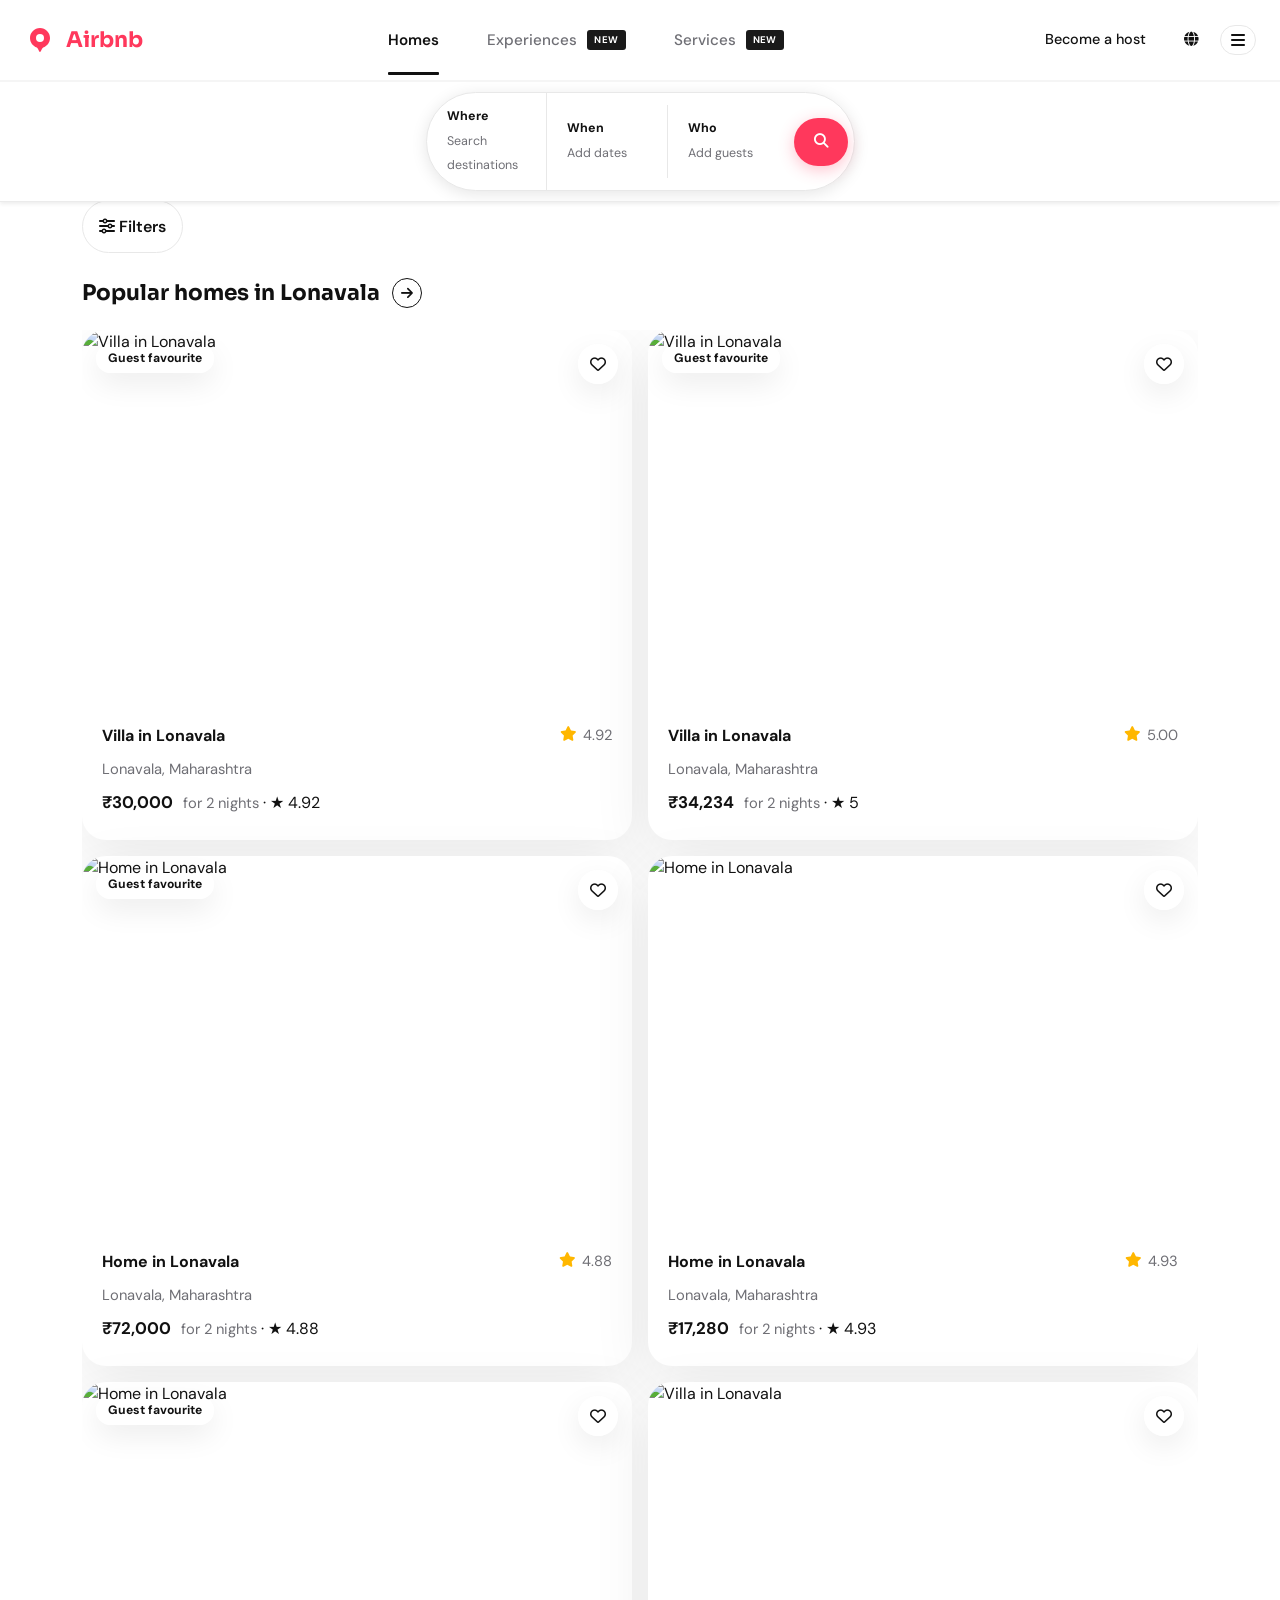
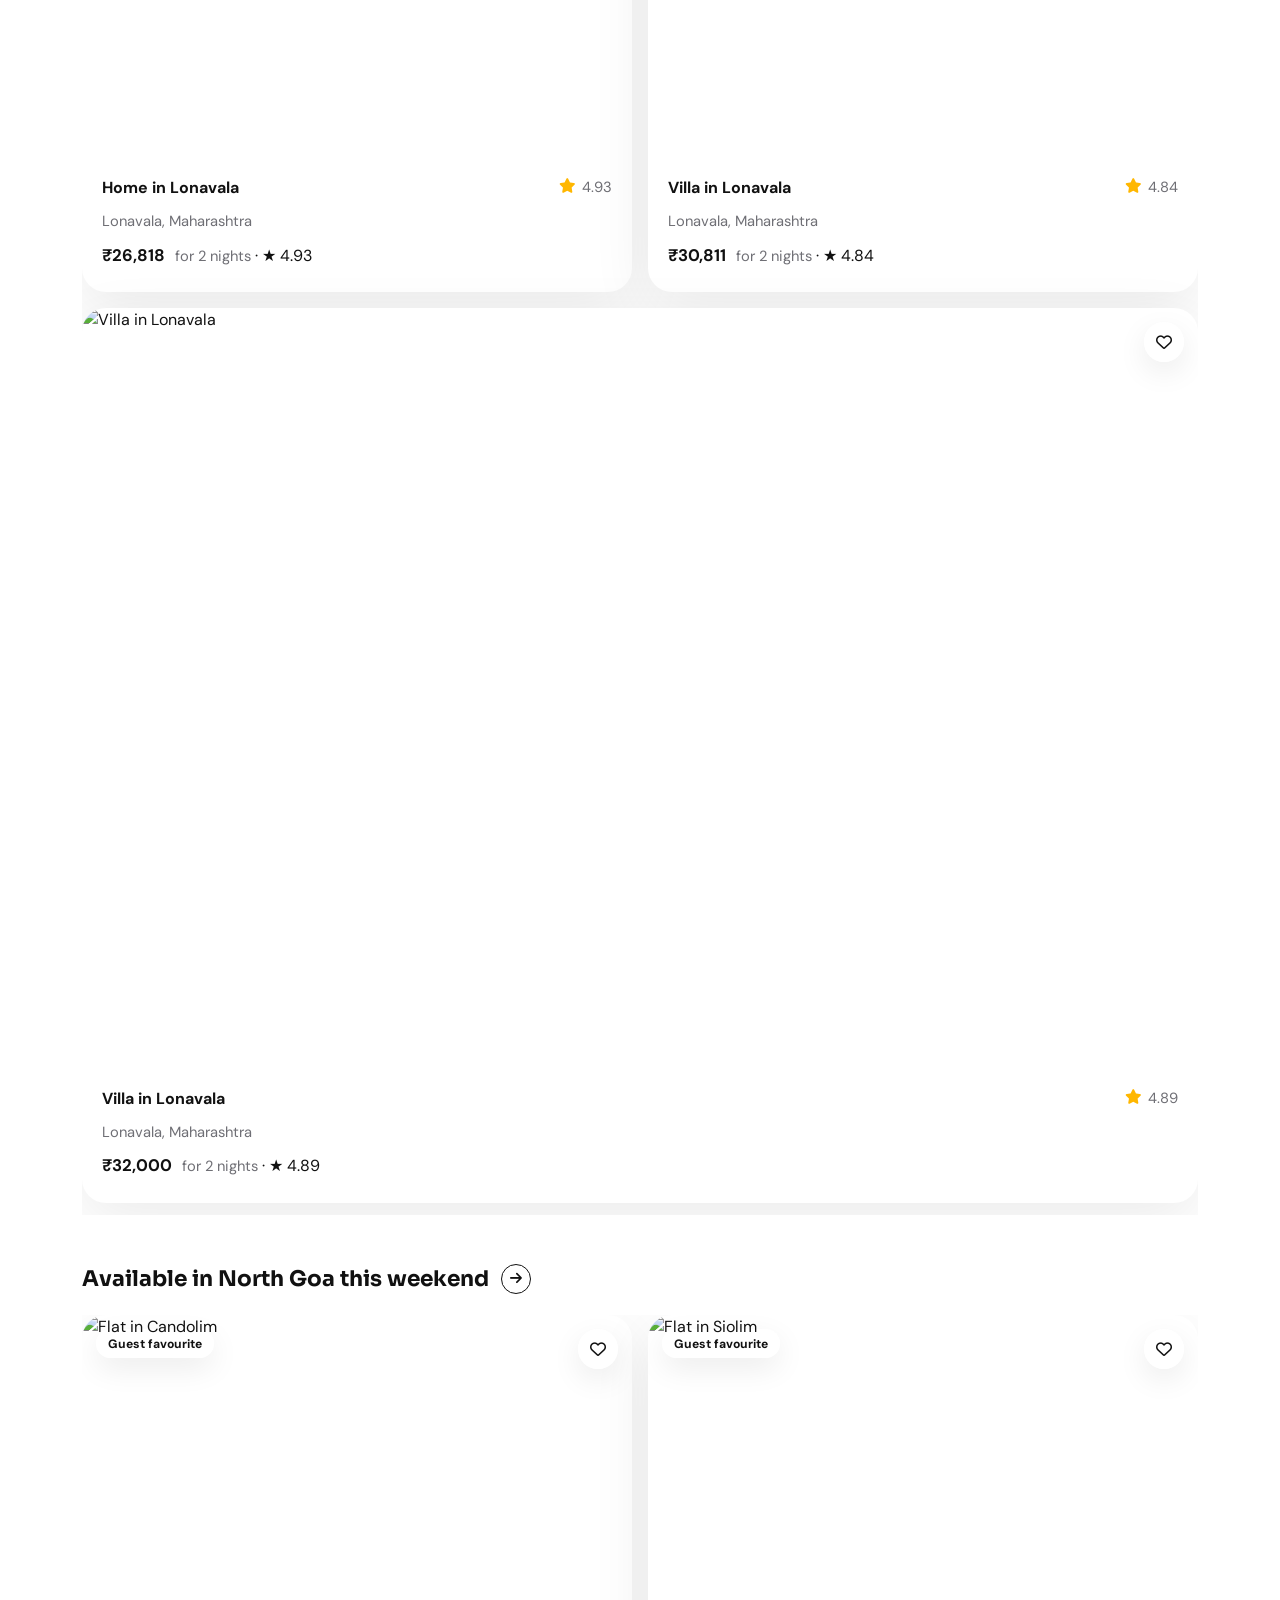
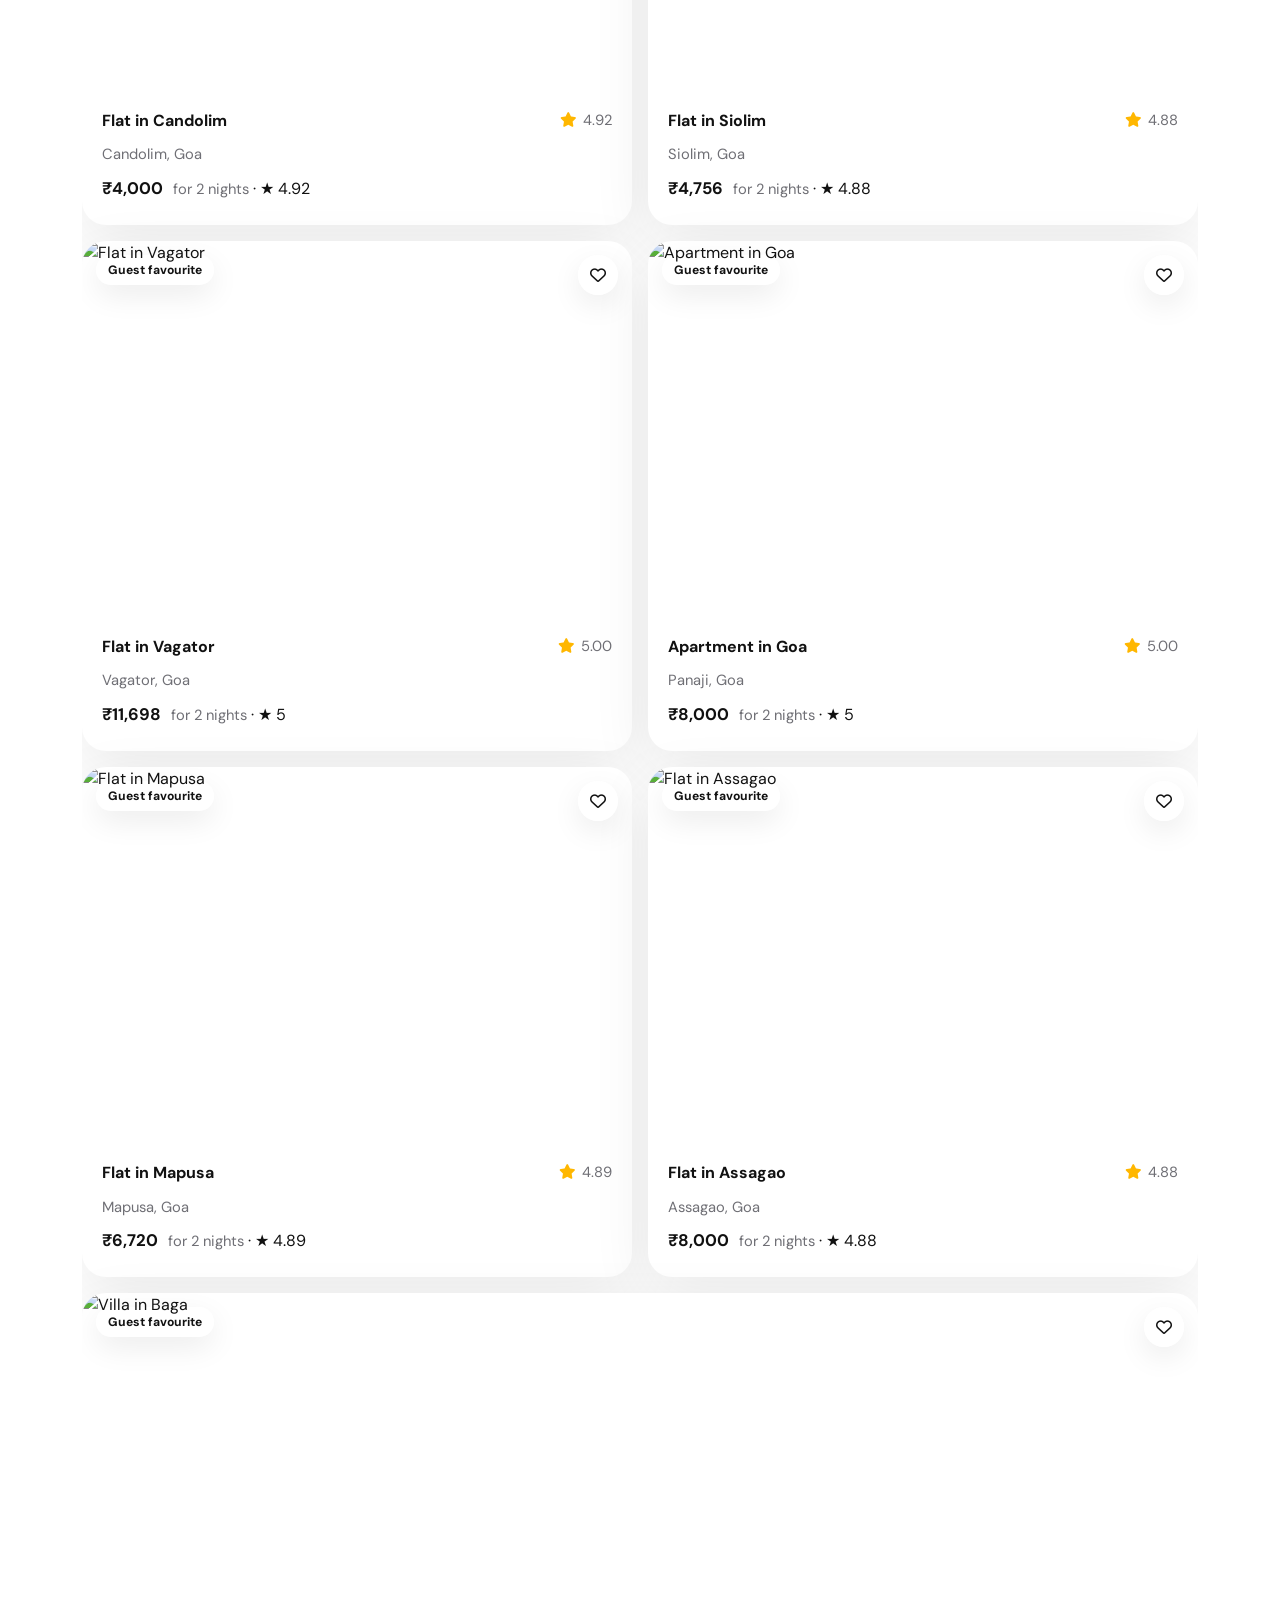
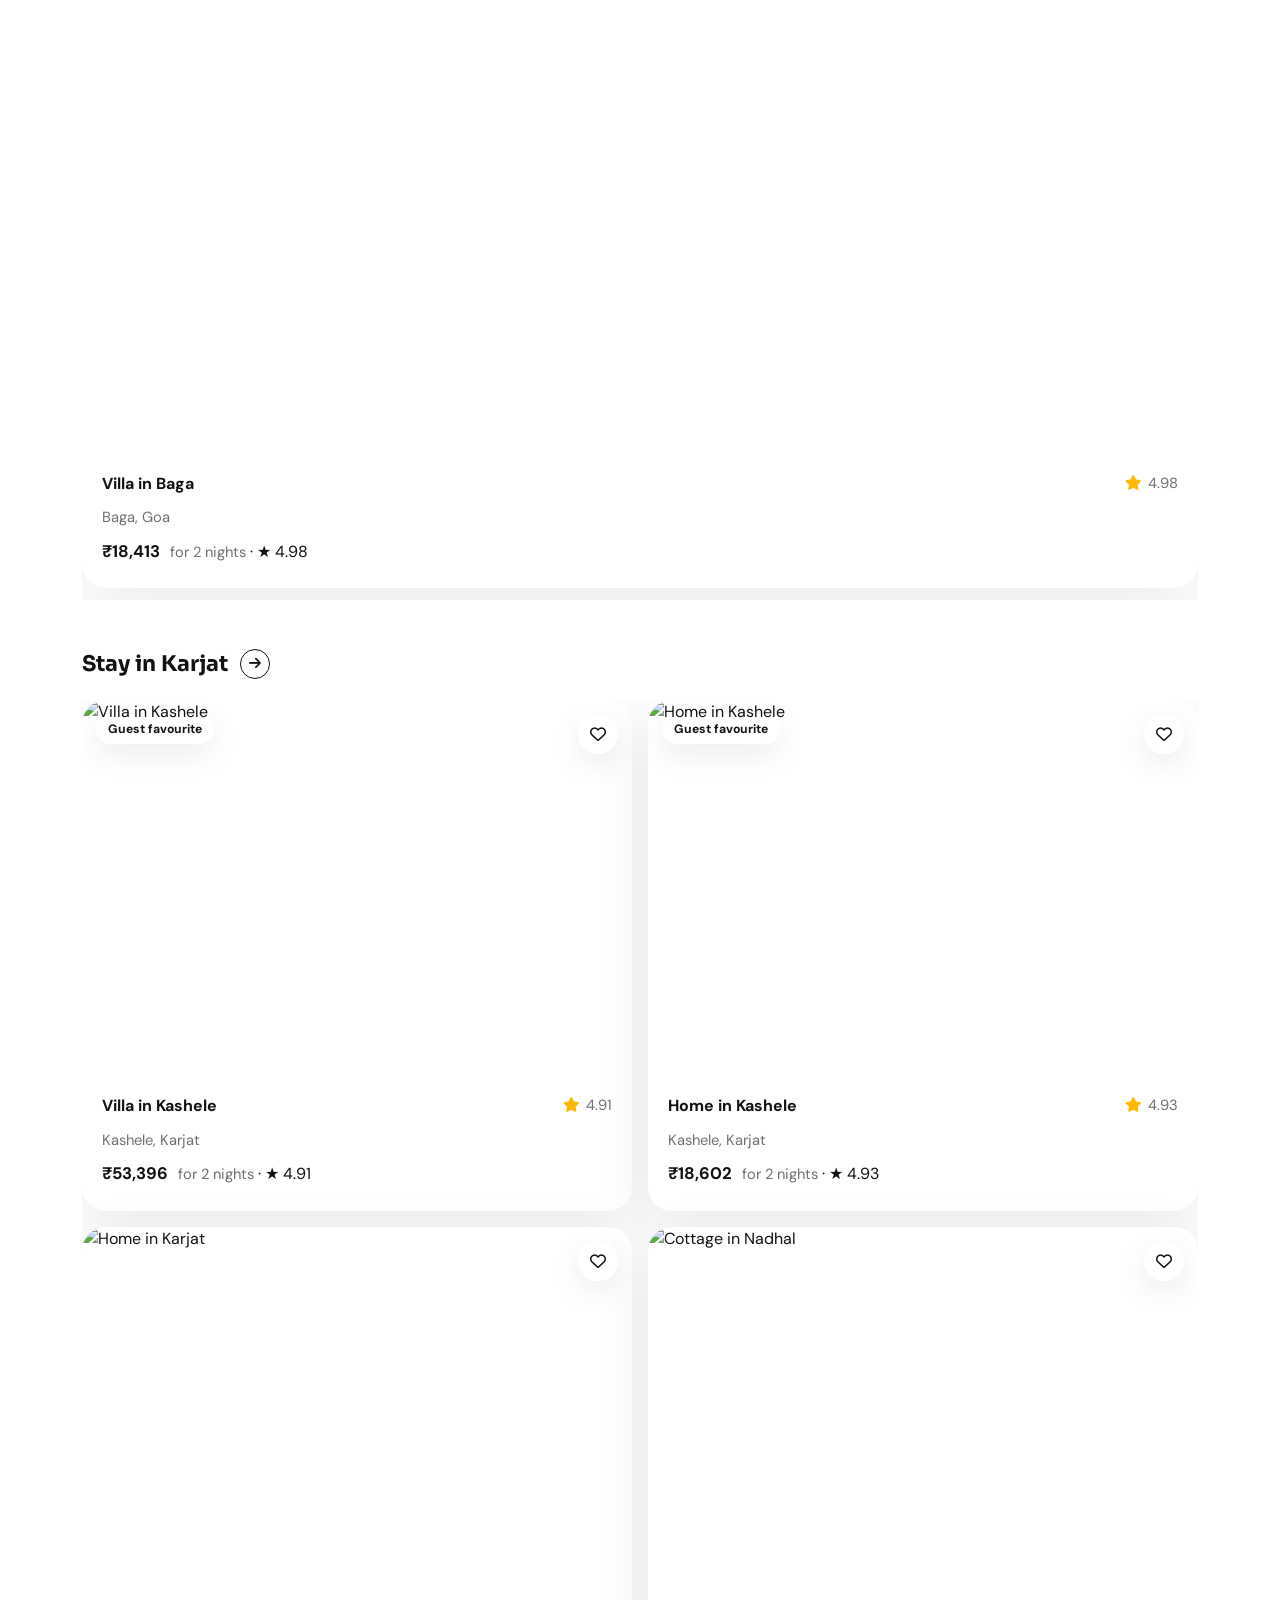
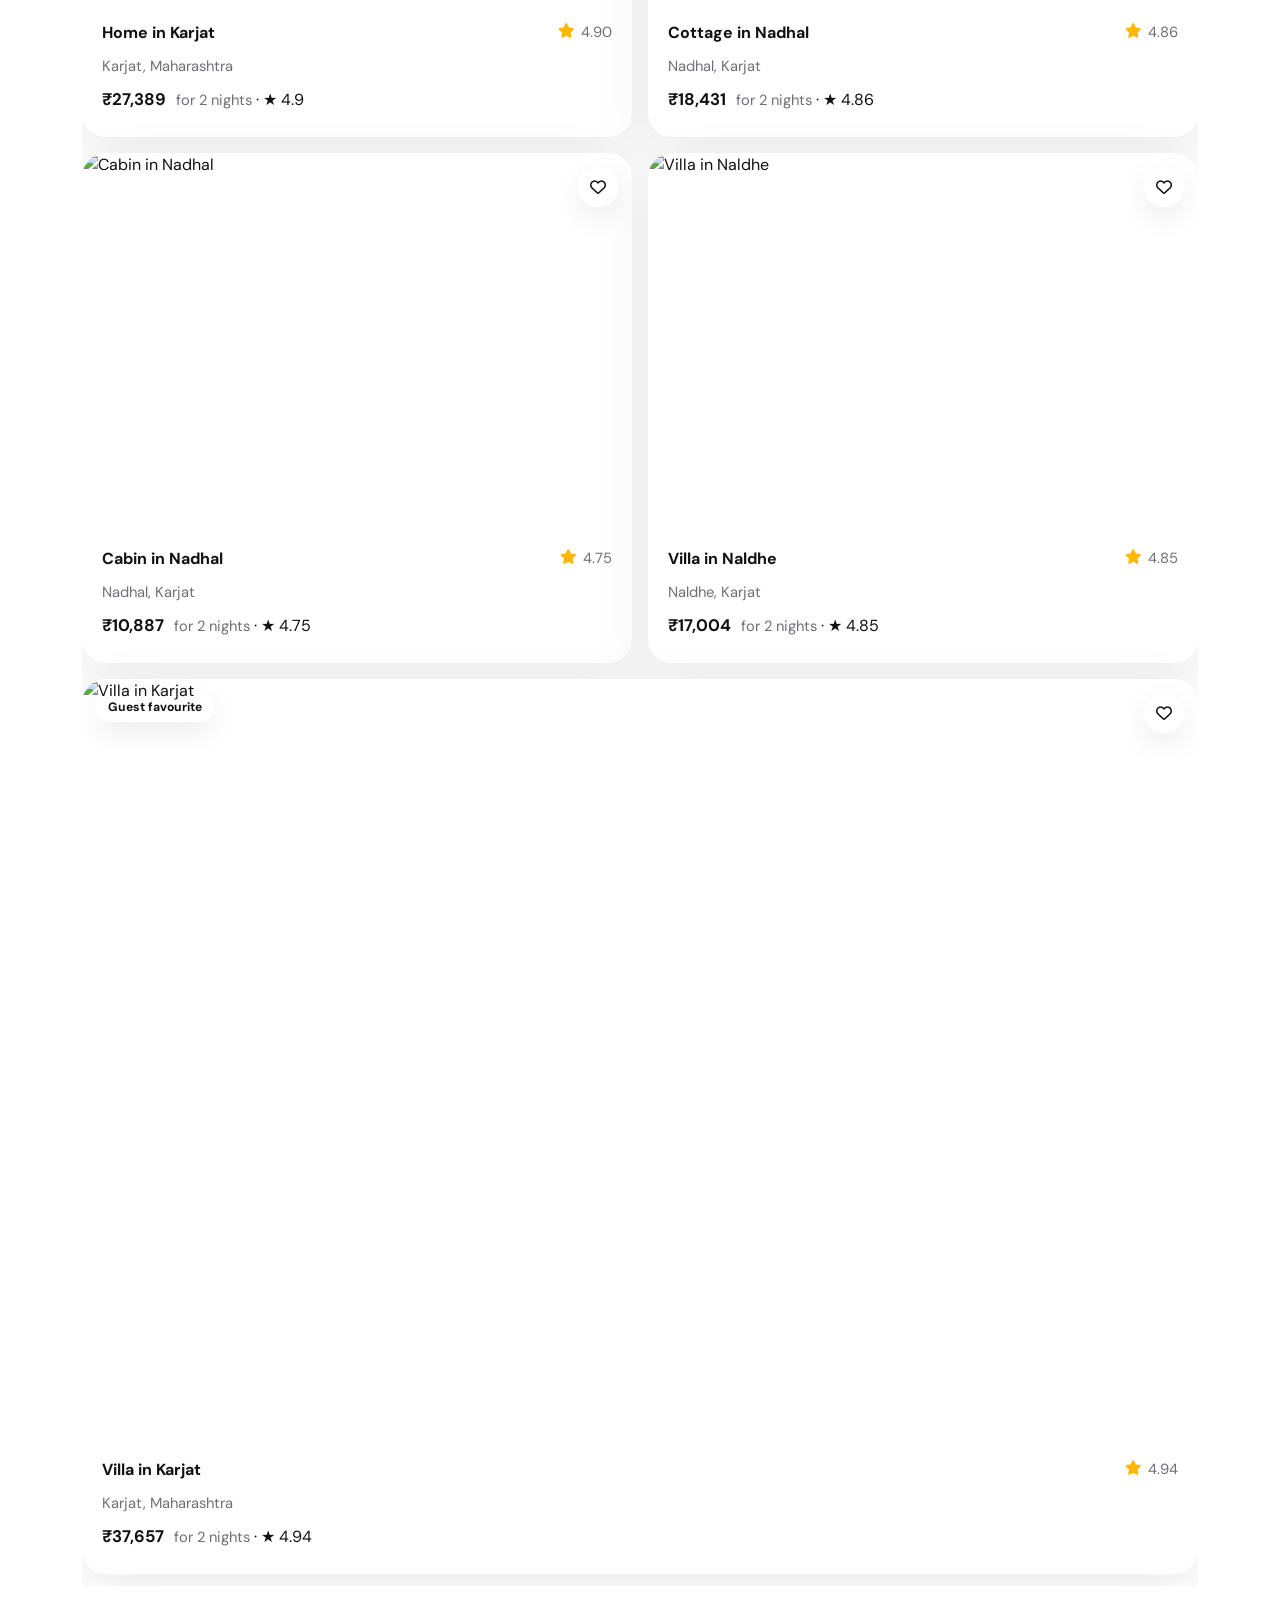
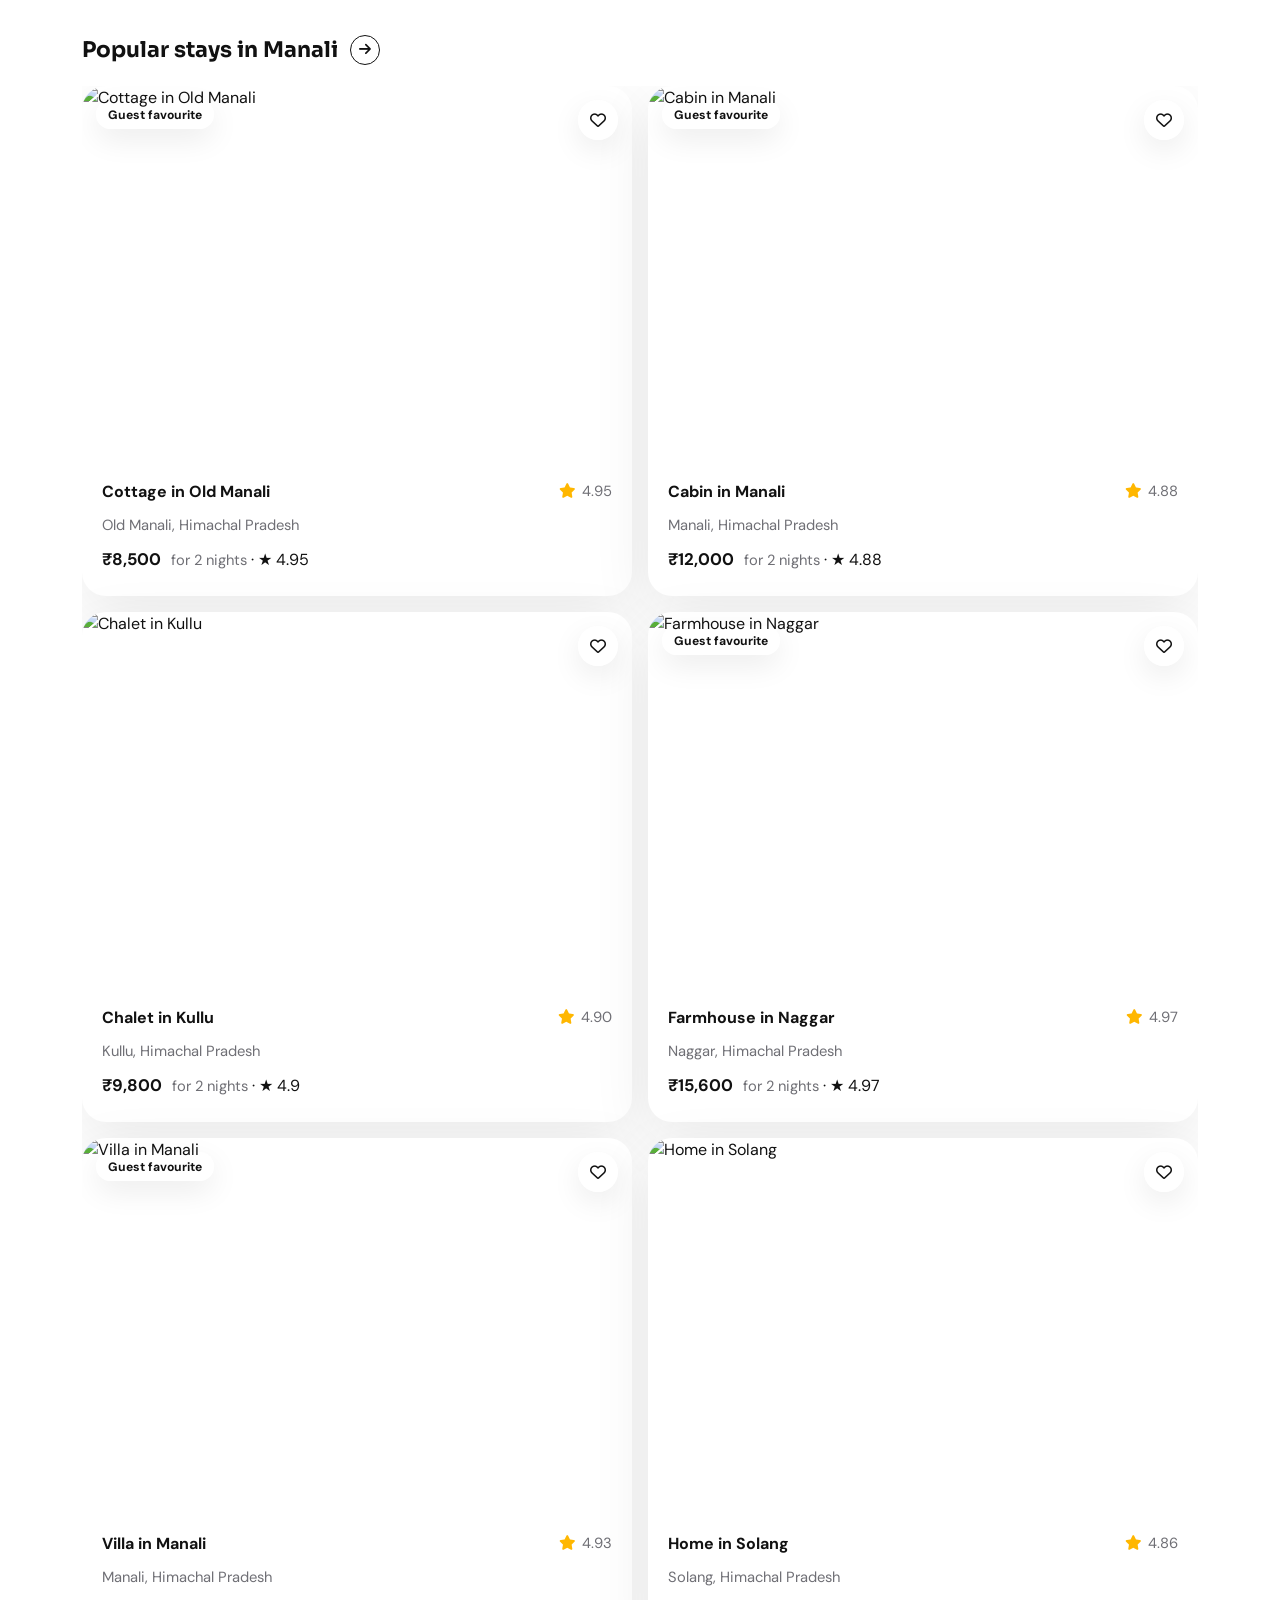
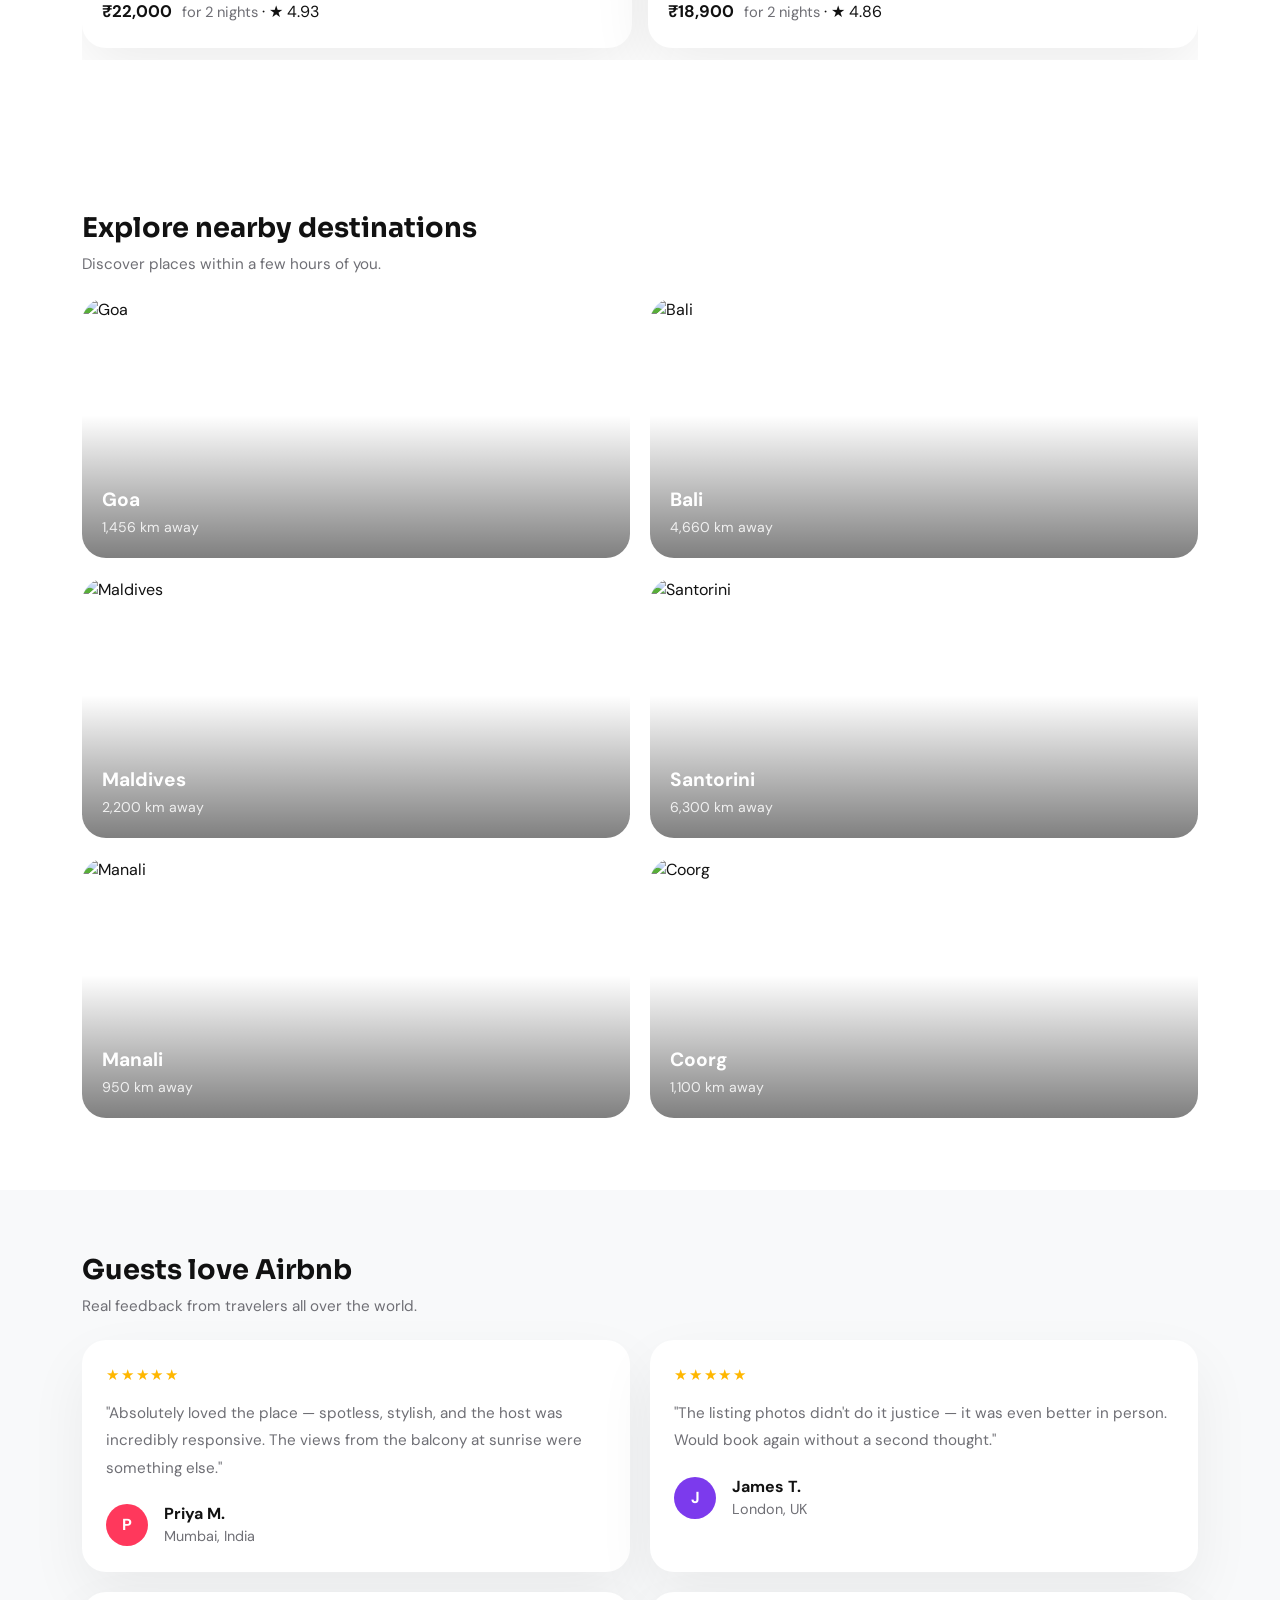
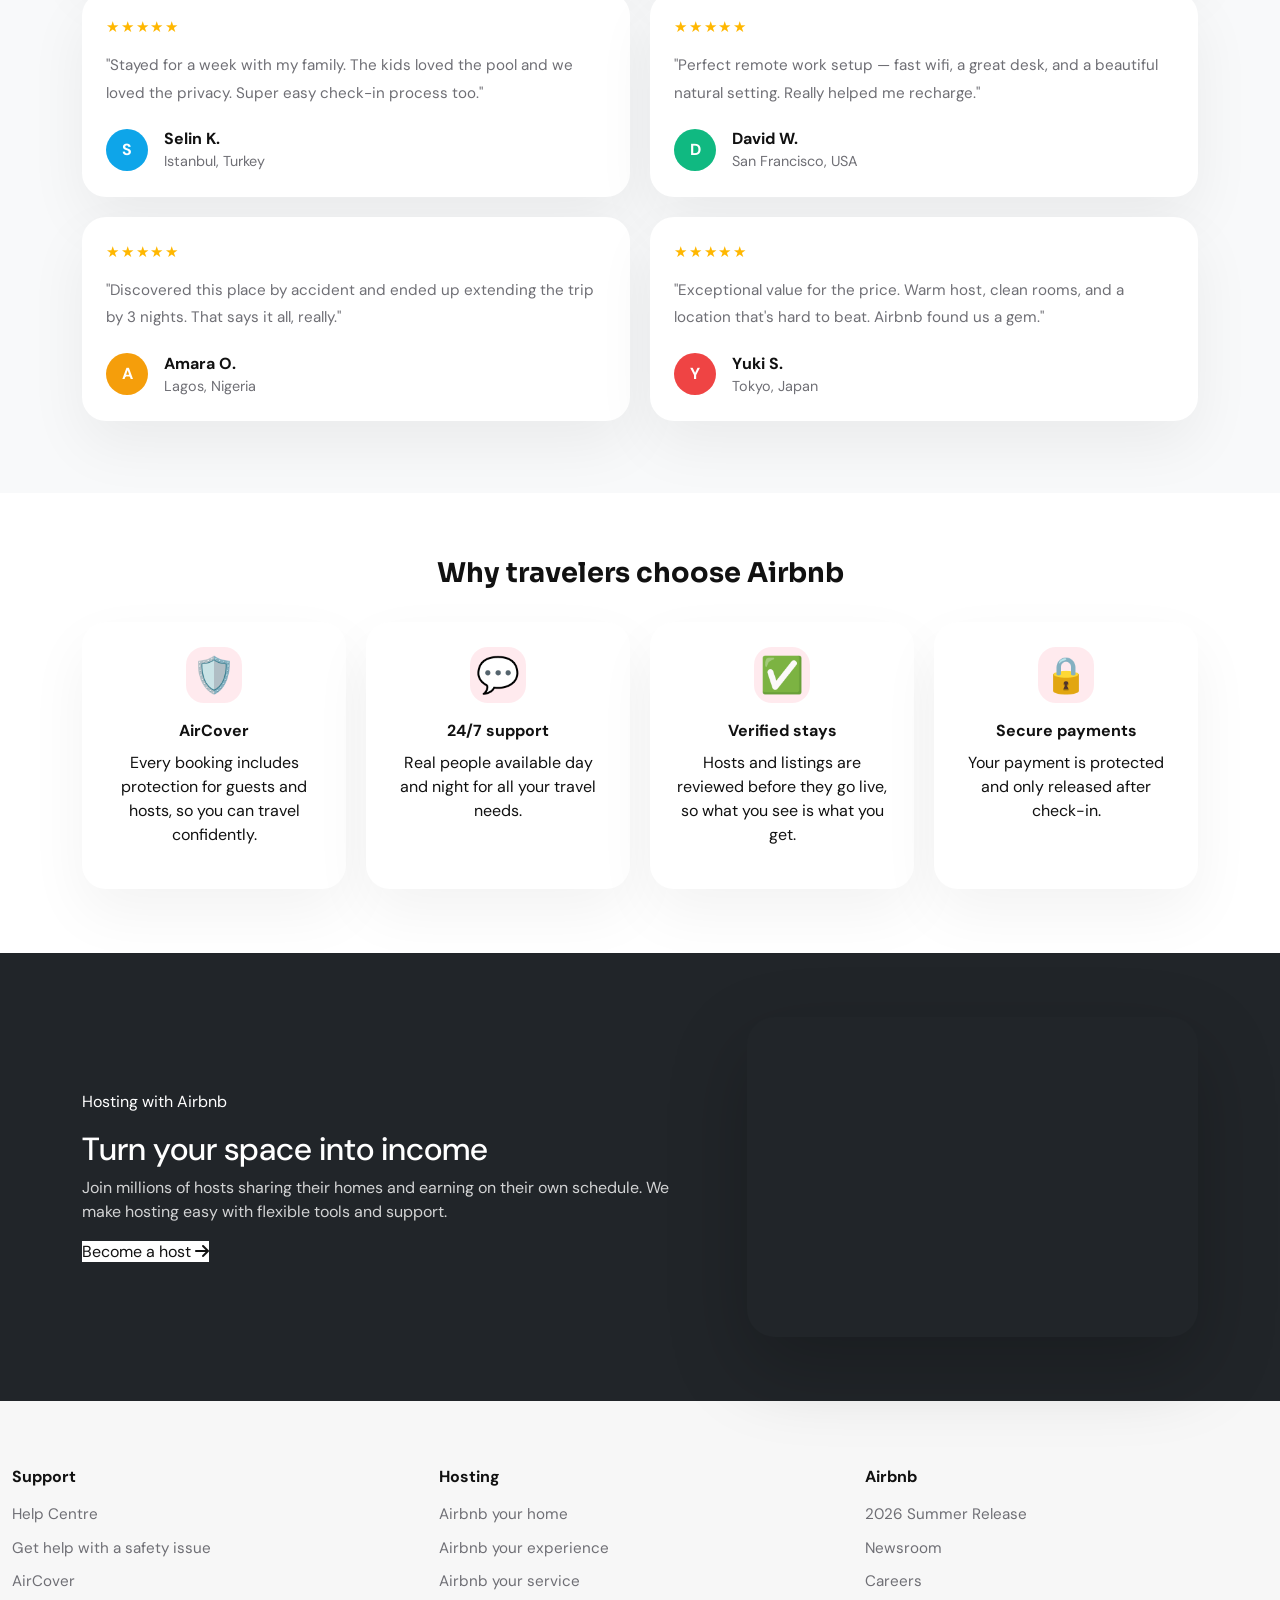
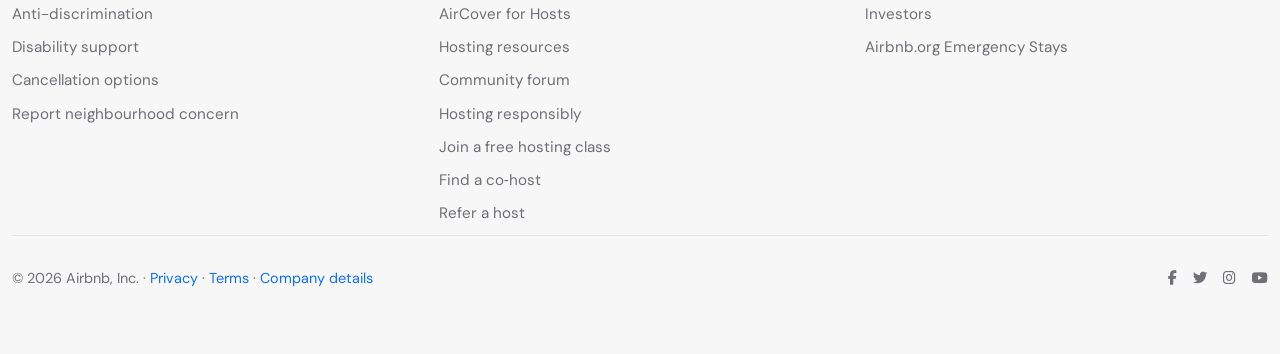
==== commit c41c9ff0: "Update index.html" ====
--- a/index.html
+++ b/index.html
@@ -18,28 +18,27 @@
       <div class="nav-inner">
         <a class="brand-logo" href="index.html">
           <svg viewBox="0 0 32 32" fill="none" xmlns="http://www.w3.org/2000/svg">
-            <path
-              d="M16 4C10.477 4 6 8.477 6 14c0 4.418 2.865 8.169 6.857 9.498C14.143 24.428 15.06 28 16 28s1.857-3.572 3.143-4.502C23.135 22.169 26 18.418 26 14c0-5.523-4.477-10-10-10z"
-              fill="var(--primary)" />
+            <path d="M16 4C10.477 4 6 8.477 6 14c0 4.418 2.865 8.169 6.857 9.498C14.143 24.428 15.06 28 16 28s1.857-3.572 3.143-4.502C23.135 22.169 26 18.418 26 14c0-5.523-4.477-10-10-10z" fill="var(--primary)" />
             <circle cx="16" cy="14" r="4" fill="#fff" />
           </svg>
           <span>Airbnb</span>
         </a>
+
         <!-- Tabs in center (hidden on scroll) -->
         <div class="header-tabs">
-          <a href="index.html" class="tab-btn active">🏠 Homes</a>
-          <a href="experiences.html" class="tab-btn">🎈 Experiences <span class="tab-badge">NEW</span></a>
-          <a href="services.html" class="tab-btn">🏠 Services <span class="tab-badge">NEW</span></a>
-        </div>
+          <a href="index.html" class="tab-btn active"> Homes</a>
+          <a href="experiences.html" class="tab-btn"> Experiences <span class="tab-badge">NEW</span></a>
+          <a href="services.html" class="tab-btn"> Services <span class="tab-badge">NEW</span></a>
+        </div>
+
         <!-- Compact search (shown on scroll) -->
         <div class="nav-compact-search" id="navCompactSearch">
           <span class="cs-seg">Anywhere</span>
-          <div class="cs-divider"></div>
           <span class="cs-seg">Anytime</span>
-          <div class="cs-divider"></div>
           <span class="cs-seg">Add guests</span>
           <button class="cs-icon" aria-label="Search"><i class="fas fa-search"></i></button>
         </div>
+
         <!-- Profile section on right -->
         <div class="nav-links">
           <button type="button">Become a host</button>
@@ -47,18 +46,17 @@
           <div class="nav-profile" id="profileDropTrigger">
             <span class="hamburger-icon"><i class="fas fa-bars"></i></span>
             <div class="profile-dropdown" id="profileDropdown">
-              <a class="pd-item" href="#"><i class="fas fa-question-circle" style="color:#888;width:18px;"></i> Help
-                Centre</a>
-              <div class="pd-divider"></div>
+              <a class="pd-item" href="#"><i class="fas fa-question-circle" style="color:#888;width:18px;"></i> Help Centre</a>
               <a class="pd-item" href="#">Refer a host</a>
               <a class="pd-item" href="#">Find a co-host</a>
-              <div class="pd-divider"></div>
               <a class="pd-item pd-bold" href="#">Log in or sign up</a>
             </div>
           </div>
         </div>
-      </div>
-    </div>
+
+      </div>
+    </div>
+
     <!-- Search bar row (hidden on scroll) -->
     <div class="nav-search">
       <div class="nav-inner search-inner">
@@ -70,7 +68,13 @@
         </div>
       </div>
     </div>
+    <!-- <div class="nav-tabs-row">
+      <a href="index.html" class="tab-btn active"> Homes</a>
+      <a href="experiences.html" class="tab-btn"> Experiences <span class="tab-badge">NEW</span></a>
+      <a href="services.html" class="tab-btn"> Services <span class="tab-badge">NEW</span></a>
+    </div> -->
   </nav>
+
   <section class="listings-section" id="listingsSection">
     <div class="container">
       <div class="filter-strip">
@@ -81,7 +85,7 @@
       <div id="listingGroupsContainer"></div>
     </div>
   </section>
-  <section class="experience-section bg-light">
+  <!-- <section class="experience-section bg-light">
     <div class="container">
       <h2 class="section-title">Experiences you’ll love</h2>
       <p class="section-sub">Book guided activities hosted by local experts.</p>
@@ -103,31 +107,32 @@
         <button class="h-scroll-btn scroll-right" data-target="svcGrid"><i class="fas fa-chevron-right"></i></button>
       </div>
     </div>
-  </section>
+  </section> -->
+
   <section class="dest-section">
     <div class="container">
       <h2 class="section-title">Explore nearby destinations</h2>
       <p class="section-sub">Discover places within a few hours of you.</p>
       <div class="scroll-section-wrapper">
-        <button class="h-scroll-btn scroll-left hidden-btn" data-target="destGrid"><i
-            class="fas fa-chevron-left"></i></button>
+        <button class="h-scroll-btn scroll-left hidden-btn" data-target="destGrid"><i class="fas fa-chevron-left"></i></button>
         <div class="dest-grid" id="destGrid"></div>
         <button class="h-scroll-btn scroll-right" data-target="destGrid"><i class="fas fa-chevron-right"></i></button>
       </div>
     </div>
   </section>
+
   <section class="reviews-section bg-light">
     <div class="container">
       <h2 class="section-title">Guests love Airbnb</h2>
       <p class="section-sub">Real feedback from travelers all over the world.</p>
       <div class="scroll-section-wrapper">
-        <button class="h-scroll-btn scroll-left hidden-btn" data-target="revGrid"><i
-            class="fas fa-chevron-left"></i></button>
+        <button class="h-scroll-btn scroll-left hidden-btn" data-target="revGrid"><i class="fas fa-chevron-left"></i></button>
         <div class="rev-grid" id="revGrid"></div>
         <button class="h-scroll-btn scroll-right" data-target="revGrid"><i class="fas fa-chevron-right"></i></button>
       </div>
     </div>
   </section>
+  
   <section class="trust-section">
     <div class="container">
       <h2 class="section-title text-center">Why travelers choose Airbnb</h2>
@@ -157,16 +162,15 @@
       </div>
     </div>
   </section>
+
   <section class="host-banner bg-dark text-white">
     <div class="container">
       <div class="row align-items-center gy-4">
         <div class="col-lg-7">
           <p class="hero-eyebrow text-white">Hosting with Airbnb</p>
           <h2 class="hero-headline" style="color:#fff;">Turn your space into income</h2>
-          <p class="hero-text" style="color:rgba(255,255,255,.8);max-width:620px;">Join millions of hosts sharing their
-            homes and earning on their own schedule. We make hosting easy with flexible tools and support.</p>
-          <a href="#" class="hero-cta" style="background:#fff;color:var(--text-main);">Become a host <i
-              class="fas fa-arrow-right"></i></a>
+          <p class="hero-text" style="color:rgba(255,255,255,.8);max-width:620px;">Join millions of hosts sharing their homes and earning on their own schedule. We make hosting easy with flexible tools and support.</p>
+          <a href="#" class="hero-cta" style="background:#fff;color:var(--text-main);">Become a host <i class="fas fa-arrow-right"></i></a>
         </div>
         <div class="col-lg-5">
           <div class="host-card"
@@ -176,6 +180,7 @@
       </div>
     </div>
   </section>
+
   <footer class="footer">
     <div class="container footer-inner">
       <div class="footer-grid">
@@ -208,7 +213,7 @@
           <a href="#" class="footer-link">Newsroom</a>
           <a href="#" class="footer-link">Careers</a>
           <a href="#" class="footer-link">Investors</a>
-          <a href="#" class="footer-link">Airbnb.org emergency stays</a>
+          <a href="#" class="footer-link">Airbnb.org Emergency Stays</a>
         </div>
       </div>
       <div class="footer-bottom">
@@ -224,7 +229,9 @@
     </div>
   </footer>
   <button class="scroll-up" id="scrollUp"><i class="fas fa-arrow-up"></i></button>
+
   <div class="toast-stack" id="toastStack"></div>
+
   <div class="modal-overlay" id="searchModal">
     <div class="modal-box">
       <div class="modal-header">
@@ -232,11 +239,8 @@
         <button class="modal-close" id="closeSearch"><i class="fas fa-times"></i></button>
       </div>
       <div class="modal-body">
-        <div class="form-group"><label>Where</label><input type="text" placeholder="Anywhere" id="modalWhere"></div>
-        <div class="row g-3">
-          <div class="col-md-6 form-group"><label>Check in</label><input type="date" id="modalCheckin"></div>
-          <div class="col-md-6 form-group"><label>Check out</label><input type="date" id="modalCheckout"></div>
-        </div>
+        <div class="form-group"><label>Where</label><input type="text" placeholder="Enter Place Name" id="modalWhere"></div>
+        <div class="form-group"><label>When</label><input type="date" id="modalDate"></div>
         <div class="row g-3">
           <div class="col-md-6 form-group"><label>Adults</label>
             <select id="modalAdults">
@@ -259,6 +263,7 @@
       </div>
     </div>
   </div>
+
   <div class="modal-overlay" id="filterModal">
     <div class="modal-box">
       <div class="modal-header">
@@ -267,8 +272,10 @@
       </div>
       <div class="modal-body">
         <div class="form-group"><label>Price range (per night)</label>
-          <div class="d-flex gap-2 flex-wrap"><input type="number" placeholder="Min ₹" id="minPrice"
-              style="flex:1;"><input type="number" placeholder="Max ₹" id="maxPrice" style="flex:1;"></div>
+          <div class="d-flex gap-2 flex-wrap">
+            <input type="number" placeholder="Min ₹" id="minPrice" style="flex:1;">
+            <input type="number" placeholder="Max ₹" id="maxPrice" style="flex:1;">
+          </div>
         </div>
         <div class="form-group"><label>Minimum rating</label>
           <select id="minRating">
